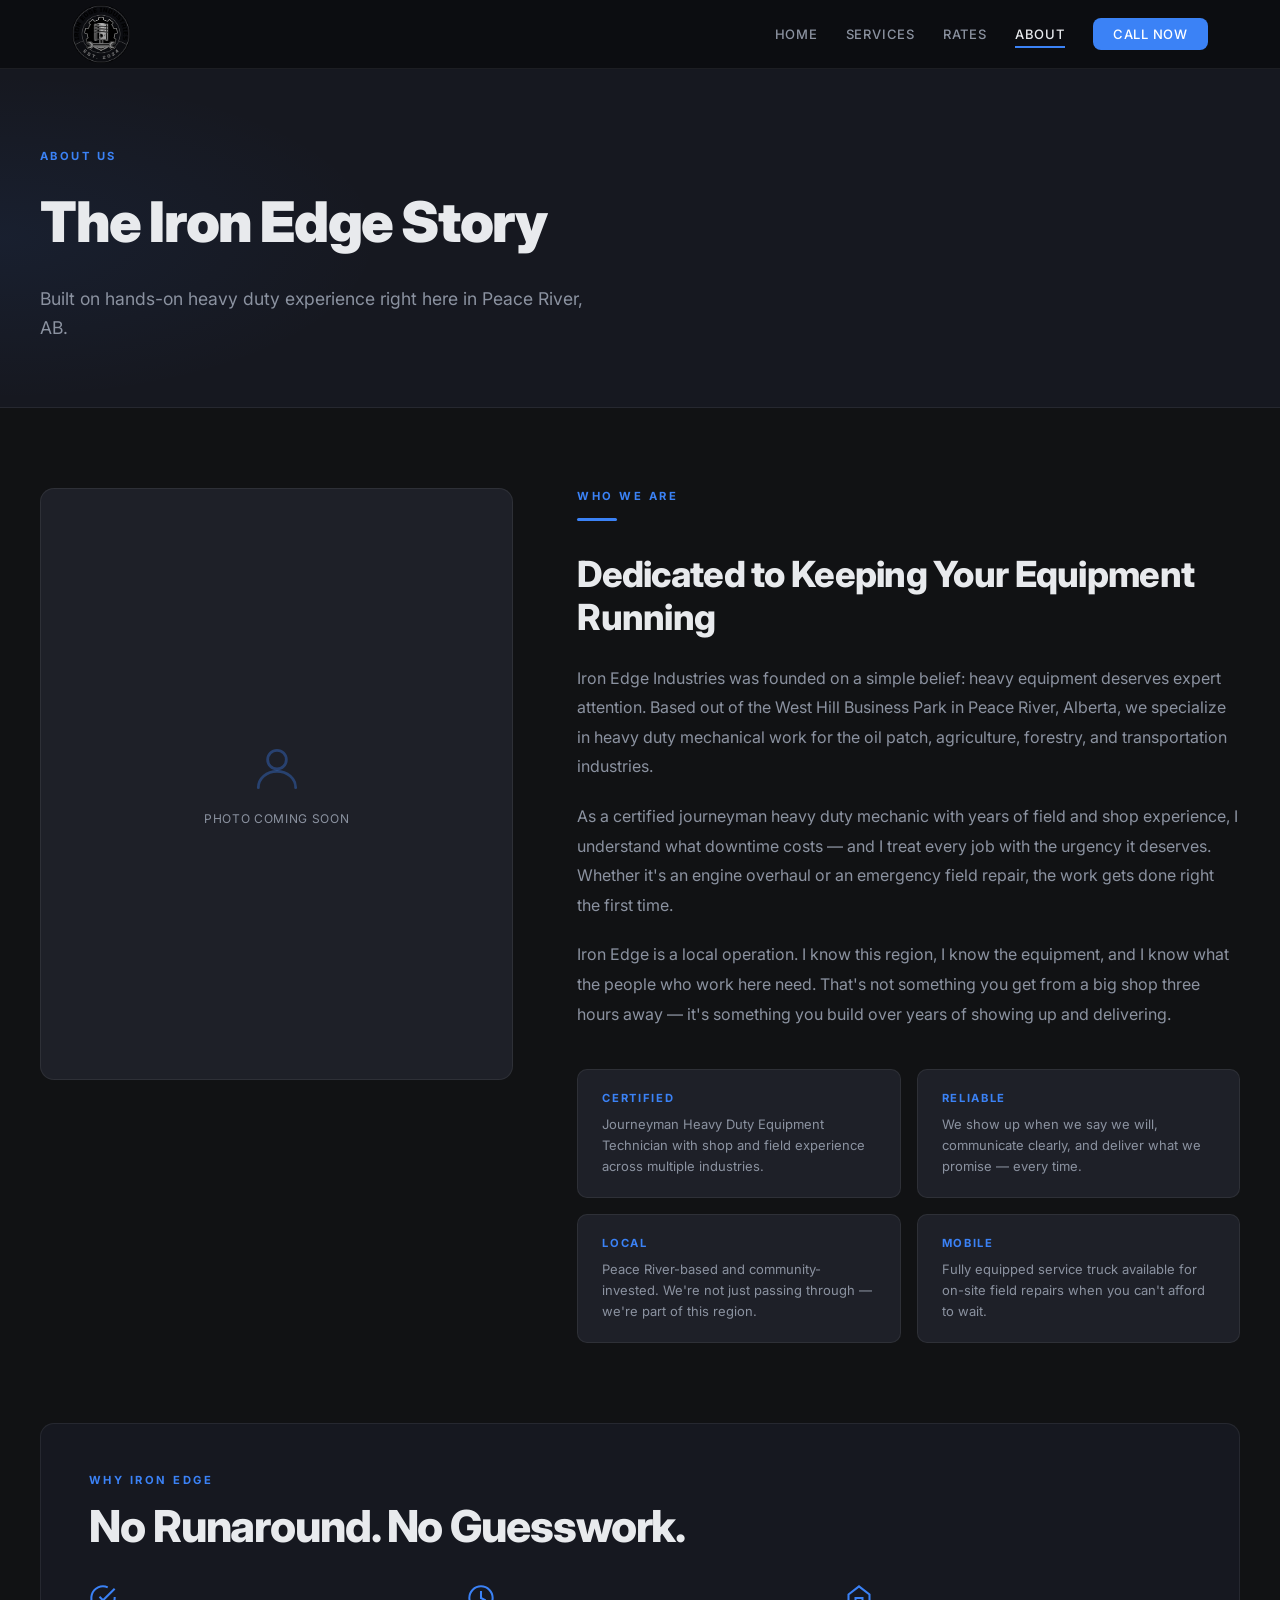
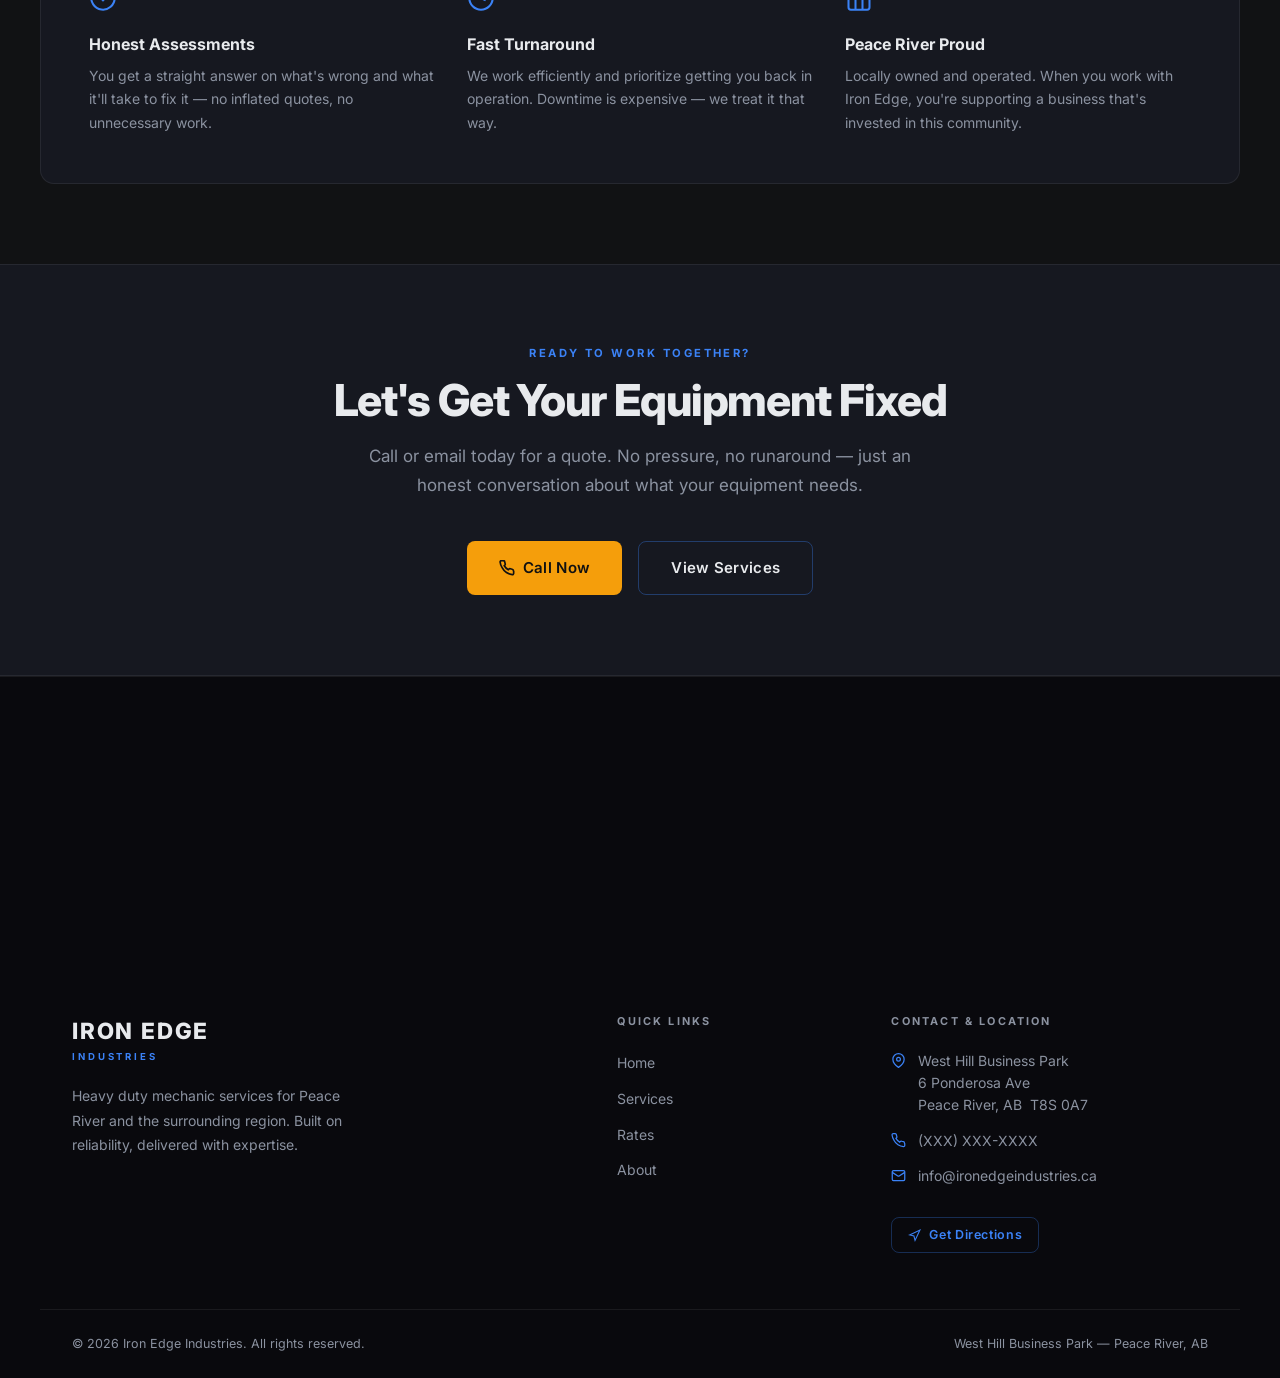
==== about.html @ cfa5812f "first commit" ====
<!DOCTYPE html>
<html lang="en">
<head>
  <meta charset="UTF-8">
  <meta name="viewport" content="width=device-width, initial-scale=1.0">
  <title>About — Iron Edge Industries | Peace River, AB</title>
  <meta name="description" content="Learn about Iron Edge Industries — a heavy duty mechanic shop based in Peace River, Alberta, serving the oil patch, agriculture, and transportation sectors.">
  <link rel="stylesheet" href="css/style.css">
  <link rel="icon" type="image/png" href="images/logo/iron-edge-logo-v2.png">
</head>
<body>

  <nav>
    <div class="nav-inner">
      <a href="index.html" class="nav-logo">
        <span class="logo-name"><img src="images/logo/iron-edge-logo.png" alt="Iron Edge Industries"></span>
      </a>
      <ul class="nav-links">
        <li><a href="index.html">Home</a></li>
        <li><a href="services.html">Services</a></li>
        <li><a href="rates.html">Rates</a></li>
        <li><a href="about.html">About</a></li>
        <li><a href="tel:+1XXXXXXXXXX" class="nav-cta">Call Now</a></li>
      </ul>
      <button class="hamburger" id="hamburger" aria-label="Toggle menu">
        <span></span><span></span><span></span>
      </button>
    </div>
    <div class="mobile-menu" id="mobile-menu">
      <a href="index.html">Home</a>
      <a href="services.html">Services</a>
      <a href="rates.html">Rates</a>
      <a href="about.html">About</a>
      <a href="tel:+1XXXXXXXXXX">Call Now</a>
    </div>
  </nav>

  <main>

    <div class="page-hero">
      <div class="page-hero-inner container">
        <span class="label">About Us</span>
        <h1>The Iron Edge Story</h1>
        <p>Built on hands-on heavy duty experience right here in Peace River, AB.</p>
      </div>
    </div>

    <section>
      <div class="container">
        <div class="about-grid">

          <div class="about-photo-wrap">
            <div class="about-photo">
              <svg width="56" height="56" viewBox="0 0 24 24" fill="none" stroke="currentColor" stroke-width="1.2" stroke-linecap="round" stroke-linejoin="round"><circle cx="12" cy="8" r="4"/><path d="M4 20c0-4 3.6-7 8-7s8 3 8 7"/></svg>
              <span>Photo coming soon</span>
            </div>
          </div>

          <div class="about-text">
            <span class="label">Who We Are</span>
            <div class="divider"></div>
            <h2>Dedicated to Keeping Your Equipment Running</h2>

            <p>Iron Edge Industries was founded on a simple belief: heavy equipment deserves expert attention. Based out of the West Hill Business Park in Peace River, Alberta, we specialize in heavy duty mechanical work for the oil patch, agriculture, forestry, and transportation industries.</p>

            <p>As a certified journeyman heavy duty mechanic with years of field and shop experience, I understand what downtime costs — and I treat every job with the urgency it deserves. Whether it's an engine overhaul or an emergency field repair, the work gets done right the first time.</p>

            <p>Iron Edge is a local operation. I know this region, I know the equipment, and I know what the people who work here need. That's not something you get from a big shop three hours away — it's something you build over years of showing up and delivering.</p>

            <div class="values-grid">
              <div class="value-item">
                <h4>Certified</h4>
                <p>Journeyman Heavy Duty Equipment Technician with shop and field experience across multiple industries.</p>
              </div>
              <div class="value-item">
                <h4>Reliable</h4>
                <p>We show up when we say we will, communicate clearly, and deliver what we promise — every time.</p>
              </div>
              <div class="value-item">
                <h4>Local</h4>
                <p>Peace River-based and community-invested. We're not just passing through — we're part of this region.</p>
              </div>
              <div class="value-item">
                <h4>Mobile</h4>
                <p>Fully equipped service truck available for on-site field repairs when you can't afford to wait.</p>
              </div>
            </div>
          </div>

        </div>
      </div>
    </section>

    <!-- WHY IRON EDGE -->
    <section style="padding-top: 0;">
      <div class="container">
        <div style="background: var(--bg-elevated); border: 1px solid var(--border); border-radius: 14px; padding: 3rem;">
          <span class="label">Why Iron Edge</span>
          <h2 class="section-title" style="margin-bottom: 2rem;">No Runaround. No Guesswork.</h2>
          <div style="display: grid; grid-template-columns: repeat(auto-fit, minmax(220px, 1fr)); gap: 2rem;">

            <div>
              <div style="color: var(--accent); margin-bottom: 0.75rem;">
                <svg width="28" height="28" viewBox="0 0 24 24" fill="none" stroke="currentColor" stroke-width="1.75"><path d="M22 11.08V12a10 10 0 1 1-5.93-9.14"/><polyline points="22 4 12 14.01 9 11.01"/></svg>
              </div>
              <h4 style="font-weight: 700; margin-bottom: 0.4rem;">Honest Assessments</h4>
              <p style="font-size: 0.875rem; color: var(--text-muted); line-height: 1.7;">You get a straight answer on what's wrong and what it'll take to fix it — no inflated quotes, no unnecessary work.</p>
            </div>

            <div>
              <div style="color: var(--accent); margin-bottom: 0.75rem;">
                <svg width="28" height="28" viewBox="0 0 24 24" fill="none" stroke="currentColor" stroke-width="1.75"><circle cx="12" cy="12" r="10"/><polyline points="12 6 12 12 16 14"/></svg>
              </div>
              <h4 style="font-weight: 700; margin-bottom: 0.4rem;">Fast Turnaround</h4>
              <p style="font-size: 0.875rem; color: var(--text-muted); line-height: 1.7;">We work efficiently and prioritize getting you back in operation. Downtime is expensive — we treat it that way.</p>
            </div>

            <div>
              <div style="color: var(--accent); margin-bottom: 0.75rem;">
                <svg width="28" height="28" viewBox="0 0 24 24" fill="none" stroke="currentColor" stroke-width="1.75"><path d="M3 9l9-7 9 7v11a2 2 0 0 1-2 2H5a2 2 0 0 1-2-2z"/><polyline points="9 22 9 12 15 12 15 22"/></svg>
              </div>
              <h4 style="font-weight: 700; margin-bottom: 0.4rem;">Peace River Proud</h4>
              <p style="font-size: 0.875rem; color: var(--text-muted); line-height: 1.7;">Locally owned and operated. When you work with Iron Edge, you're supporting a business that's invested in this community.</p>
            </div>

          </div>
        </div>
      </div>
    </section>

    <div class="cta-band">
      <div class="container">
        <span class="label">Ready to Work Together?</span>
        <h2 class="section-title">Let's Get Your Equipment Fixed</h2>
        <p class="section-desc">Call or email today for a quote. No pressure, no runaround — just an honest conversation about what your equipment needs.</p>
        <div class="cta-actions">
          <a href="tel:+1XXXXXXXXXX" class="btn btn-amber">
            <svg width="16" height="16" viewBox="0 0 24 24" fill="none" stroke="currentColor" stroke-width="2.5"><path d="M22 16.92v3a2 2 0 0 1-2.18 2 19.79 19.79 0 0 1-8.63-3.07A19.5 19.5 0 0 1 4.7 11.5 19.79 19.79 0 0 1 1.61 2.84 2 2 0 0 1 3.6 1h3a2 2 0 0 1 2 1.72c.127.96.361 1.903.7 2.81a2 2 0 0 1-.45 2.11L7.91 8.57a16 16 0 0 0 6 6l.96-.96a2 2 0 0 1 2.11-.45c.907.339 1.85.573 2.81.7A2 2 0 0 1 21.5 16z"/></svg>
            Call Now
          </a>
          <a href="services.html" class="btn btn-outline">View Services</a>
        </div>
      </div>
    </div>

  </main>

  <footer>
    <div class="footer-map">
      <iframe
        src="https://maps.google.com/maps?q=6+Ponderosa+Ave,+Peace+River,+AB+T8S+0A7,+Canada&output=embed"
        title="Iron Edge Industries — 6 Ponderosa Ave, Peace River, AB"
        allowfullscreen
        loading="lazy">
      </iframe>
    </div>
    <div class="footer-main">
      <div class="footer-brand">
        <span class="f-logo-name">Iron Edge</span>
        <span class="f-logo-sub">Industries</span>
        <p>Heavy duty mechanic services for Peace River and the surrounding region. Built on reliability, delivered with expertise.</p>
      </div>
      <div class="footer-col">
        <h4>Quick Links</h4>
        <ul>
          <li><a href="index.html">Home</a></li>
          <li><a href="services.html">Services</a></li>
          <li><a href="rates.html">Rates</a></li>
          <li><a href="about.html">About</a></li>
        </ul>
      </div>
      <div class="footer-col">
        <h4>Contact &amp; Location</h4>
        <div class="contact-item">
          <svg width="15" height="15" viewBox="0 0 24 24" fill="none" stroke="currentColor" stroke-width="2"><path d="M21 10c0 7-9 13-9 13s-9-6-9-13a9 9 0 0 1 18 0z"/><circle cx="12" cy="10" r="3"/></svg>
          <span>West Hill Business Park<br>6 Ponderosa Ave<br>Peace River, AB&nbsp;&nbsp;T8S&nbsp;0A7</span>
        </div>
        <div class="contact-item">
          <svg width="15" height="15" viewBox="0 0 24 24" fill="none" stroke="currentColor" stroke-width="2"><path d="M22 16.92v3a2 2 0 0 1-2.18 2 19.79 19.79 0 0 1-8.63-3.07A19.5 19.5 0 0 1 4.7 11.5 19.79 19.79 0 0 1 1.61 2.84 2 2 0 0 1 3.6 1h3a2 2 0 0 1 2 1.72c.127.96.361 1.903.7 2.81a2 2 0 0 1-.45 2.11L7.91 8.57a16 16 0 0 0 6 6l.96-.96a2 2 0 0 1 2.11-.45c.907.339 1.85.573 2.81.7A2 2 0 0 1 21.5 16z"/></svg>
          <a href="tel:+1XXXXXXXXXX">(XXX) XXX-XXXX</a>
        </div>
        <div class="contact-item">
          <svg width="15" height="15" viewBox="0 0 24 24" fill="none" stroke="currentColor" stroke-width="2"><rect x="2" y="4" width="20" height="16" rx="2"/><path d="m22 7-8.97 5.7a1.94 1.94 0 0 1-2.06 0L2 7"/></svg>
          <a href="mailto:info@ironedgeindustries.ca">info@ironedgeindustries.ca</a>
        </div>
        <a href="https://www.google.com/maps/dir/?api=1&destination=6+Ponderosa+Ave,+Peace+River,+AB+T8S+0A7" target="_blank" rel="noopener" class="footer-dir-btn">
          <svg viewBox="0 0 24 24" fill="none" stroke="currentColor" stroke-width="2"><polygon points="3 11 22 2 13 21 11 13 3 11"/></svg>
          Get Directions
        </a>
      </div>
    </div>
    <div class="footer-bottom">
      <span>&copy; 2026 Iron Edge Industries. All rights reserved.</span>
      <span>West Hill Business Park &mdash; Peace River, AB</span>
    </div>
  </footer>

  <script src="js/main.js"></script>
</body>
</html>
---- css/style.css ----
@import url('https://fonts.googleapis.com/css2?family=Inter:wght@300;400;500;600;700;800;900&display=swap');

:root {
  --bg: #111214;
  --bg-elevated: #161820;
  --bg-card: #1e2028;
  --nav-bg: rgba(13, 14, 18, 0.96);
  --accent: #3b82f6;
  --accent-dark: #2563eb;
  --amber: #f59e0b;
  --amber-dark: #d97706;
  --text: #e8eaed;
  --text-muted: #8b92a0;
  --border: rgba(255, 255, 255, 0.07);
  --border-accent: rgba(59, 130, 246, 0.35);
  --radius: 8px;
  --ease: 0.2s ease;
}

*, *::before, *::after { margin: 0; padding: 0; box-sizing: border-box; }
html { scroll-behavior: smooth; }

body {
  font-family: 'Inter', system-ui, sans-serif;
  background: var(--bg);
  color: var(--text);
  line-height: 1.6;
  -webkit-font-smoothing: antialiased;
}

/* ── NAVIGATION ── */
nav {
  position: fixed;
  top: 0; left: 0; right: 0;
  z-index: 100;
  background: var(--nav-bg);
  backdrop-filter: blur(16px);
  border-bottom: 1px solid var(--border);
  transition: box-shadow 0.3s ease;
}

.nav-inner {
  max-width: 1200px;
  margin: 0 auto;
  padding: 0 2rem;
  height: 68px;
  display: flex;
  align-items: center;
  justify-content: space-between;
}

.nav-logo {
  display: flex;
  flex-direction: column;
  line-height: 1.1;
  text-decoration: none;
  gap: 1px;
}
.nav-logo .logo-name {
  font-size: 1.2rem;
  font-weight: 800;
  letter-spacing: 0.06em;
  color: var(--text);
  text-transform: uppercase;
  display: flex;
  align-items: center;
}
.nav-logo .logo-name img {
  height: 58px;
  width: auto;
  display: block;
  object-fit: contain;
}
.nav-logo .logo-sub {
  font-size: 0.58rem;
  font-weight: 600;
  letter-spacing: 0.3em;
  color: var(--accent);
  text-transform: uppercase;
}

.nav-links {
  display: flex;
  align-items: center;
  gap: 1.75rem;
  list-style: none;
}
.nav-links a {
  color: var(--text-muted);
  text-decoration: none;
  font-size: 0.8125rem;
  font-weight: 500;
  letter-spacing: 0.06em;
  text-transform: uppercase;
  transition: color var(--ease);
  padding: 4px 0;
  border-bottom: 2px solid transparent;
}
.nav-links a:hover { color: var(--text); }
.nav-links a.active {
  color: var(--text);
  border-bottom-color: var(--accent);
}
.nav-cta {
  background: var(--accent) !important;
  color: #fff !important;
  padding: 0.5rem 1.25rem !important;
  border-radius: var(--radius) !important;
  border-bottom: none !important;
  transition: background var(--ease) !important;
}
.nav-cta:hover { background: var(--accent-dark) !important; }

.hamburger {
  display: none;
  flex-direction: column;
  gap: 5px;
  cursor: pointer;
  background: none;
  border: none;
  padding: 4px;
}
.hamburger span {
  display: block;
  width: 24px;
  height: 2px;
  background: var(--text);
  border-radius: 2px;
  transition: all 0.3s ease;
}
.hamburger.open span:nth-child(1) { transform: translateY(7px) rotate(45deg); }
.hamburger.open span:nth-child(2) { opacity: 0; }
.hamburger.open span:nth-child(3) { transform: translateY(-7px) rotate(-45deg); }

.mobile-menu {
  display: none;
  flex-direction: column;
  background: var(--nav-bg);
  border-bottom: 1px solid var(--border);
  padding: 0.5rem 2rem 1rem;
}
.mobile-menu.open { display: flex; }
.mobile-menu a {
  color: var(--text-muted);
  text-decoration: none;
  font-size: 0.875rem;
  font-weight: 500;
  letter-spacing: 0.05em;
  text-transform: uppercase;
  padding: 0.75rem 0;
  border-bottom: 1px solid var(--border);
  transition: color var(--ease);
}
.mobile-menu a:last-child { border-bottom: none; }
.mobile-menu a:hover { color: var(--text); }

/* ── LAYOUT ── */
main { padding-top: 68px; }

.container {
  max-width: 1200px;
  margin: 0 auto;
}

section { padding: 5rem 2rem; }

/* ── BUTTONS ── */
.btn {
  display: inline-flex;
  align-items: center;
  gap: 0.5rem;
  padding: 0.875rem 2rem;
  border-radius: var(--radius);
  font-size: 0.9375rem;
  font-weight: 600;
  letter-spacing: 0.02em;
  text-decoration: none;
  border: none;
  cursor: pointer;
  transition: all var(--ease);
  white-space: nowrap;
}
.btn-primary { background: var(--accent); color: #fff; }
.btn-primary:hover { background: var(--accent-dark); transform: translateY(-2px); }
.btn-amber { background: var(--amber); color: #111; }
.btn-amber:hover { background: var(--amber-dark); transform: translateY(-2px); }
.btn-outline { background: transparent; color: var(--text); border: 1px solid var(--border-accent); }
.btn-outline:hover { border-color: var(--accent); color: var(--accent); transform: translateY(-2px); }
.btn-sm { padding: 0.55rem 1.1rem; font-size: 0.8125rem; }

/* ── SECTION LABELS ── */
.label {
  font-size: 0.7rem;
  font-weight: 700;
  letter-spacing: 0.22em;
  text-transform: uppercase;
  color: var(--accent);
  margin-bottom: 0.75rem;
  display: block;
}

h2.section-title {
  font-size: clamp(1.75rem, 4vw, 2.75rem);
  font-weight: 800;
  letter-spacing: -0.025em;
  line-height: 1.15;
  margin-bottom: 1rem;
}

.section-desc {
  color: var(--text-muted);
  font-size: 1.0625rem;
  line-height: 1.75;
  max-width: 560px;
  margin-bottom: 3rem;
}

.divider {
  width: 40px;
  height: 3px;
  background: var(--accent);
  border-radius: 2px;
  margin-bottom: 2rem;
}

/* ── HERO ── */
.hero {
  position: relative;
  min-height: 92vh;
  display: flex;
  align-items: center;
  overflow: hidden;
}

.hero-bg {
  position: absolute;
  inset: 0;
  background:
    radial-gradient(ellipse 90% 70% at 50% -10%, rgba(59,130,246,0.15) 0%, transparent 65%),
    linear-gradient(180deg, #0c0e12 0%, var(--bg) 100%);
}

.hero-grid {
  position: absolute;
  inset: 0;
  background-image:
    linear-gradient(rgba(255,255,255,0.025) 1px, transparent 1px),
    linear-gradient(90deg, rgba(255,255,255,0.025) 1px, transparent 1px);
  background-size: 64px 64px;
  mask-image: linear-gradient(to bottom, transparent 0%, black 15%, black 70%, transparent 100%);
}

.hero-accent-line {
  position: absolute;
  top: 0; left: 0; right: 0;
  height: 3px;
  background: linear-gradient(90deg, transparent, var(--accent) 30%, var(--accent) 70%, transparent);
}

.hero-content {
  position: relative;
  max-width: 1200px;
  margin: 0 auto;
  padding: 5rem 2rem;
  width: 100%;
}

.hero-badge {
  display: inline-flex;
  align-items: center;
  gap: 0.5rem;
  background: rgba(59,130,246,0.1);
  border: 1px solid rgba(59,130,246,0.25);
  border-radius: 100px;
  padding: 0.375rem 1.125rem;
  font-size: 0.72rem;
  font-weight: 700;
  letter-spacing: 0.15em;
  text-transform: uppercase;
  color: var(--accent);
  margin-bottom: 2rem;
}
.hero-badge::before {
  content: '';
  width: 5px; height: 5px;
  background: var(--accent);
  border-radius: 50%;
  animation: pulse 2s infinite;
}

@keyframes pulse {
  0%, 100% { opacity: 1; transform: scale(1); }
  50% { opacity: 0.5; transform: scale(1.5); }
}

.hero h1 {
  font-size: clamp(2.8rem, 8vw, 6rem);
  font-weight: 900;
  line-height: 1.0;
  letter-spacing: -0.03em;
  margin-bottom: 1.75rem;
  max-width: 820px;
}
.hero h1 .accent { color: var(--accent); }
.hero h1 .line2 { display: block; color: var(--text-muted); font-size: 0.6em; font-weight: 300; letter-spacing: 0.02em; margin-top: 0.25em; }

.hero-desc {
  font-size: 1.125rem;
  color: var(--text-muted);
  max-width: 520px;
  margin-bottom: 2.5rem;
  line-height: 1.75;
}

.hero-actions { display: flex; gap: 1rem; flex-wrap: wrap; }

/* ── STAT BAR ────────────────────────────────── */
.stat-bar {
  background: var(--bg-elevated);
  border-top: 1px solid var(--border);
  border-bottom: 1px solid var(--border);
  padding: 2.5rem 2rem;
}
.stat-grid {
  max-width: 1200px;
  margin: 0 auto;
  display: grid;
  grid-template-columns: repeat(4, 1fr);
  gap: 1rem;
  text-align: center;
}
.stat-item { padding: 0.5rem; }
.stat-number {
  font-size: 2rem;
  font-weight: 900;
  color: var(--accent);
  letter-spacing: -0.04em;
  line-height: 1;
}
.stat-label {
  font-size: 0.75rem;
  color: var(--text-muted);
  text-transform: uppercase;
  letter-spacing: 0.1em;
  margin-top: 0.4rem;
}

/* ── SERVICE CARDS ── */
.services-grid {
  display: grid;
  grid-template-columns: repeat(auto-fill, minmax(300px, 1fr));
  gap: 1.25rem;
}

.service-card {
  background: var(--bg-card);
  border: 1px solid var(--border);
  border-radius: 12px;
  padding: 2rem;
  transition: all 0.25s ease;
  position: relative;
  overflow: hidden;
}
.service-card::after {
  content: '';
  position: absolute;
  top: 0; left: 0; right: 0;
  height: 2px;
  background: linear-gradient(90deg, var(--accent), var(--accent-dark));
  transform: scaleX(0);
  transition: transform 0.25s ease;
  transform-origin: left;
}
.service-card:hover {
  border-color: var(--border-accent);
  transform: translateY(-4px);
  box-shadow: 0 12px 32px rgba(0,0,0,0.3);
}
.service-card:hover::after { transform: scaleX(1); }

.service-icon {
  width: 48px; height: 48px;
  background: rgba(59,130,246,0.1);
  border: 1px solid rgba(59,130,246,0.2);
  border-radius: 10px;
  display: flex;
  align-items: center;
  justify-content: center;
  margin-bottom: 1.25rem;
  color: var(--accent);
}
.service-icon svg { width: 22px; height: 22px; }

.service-card h3 {
  font-size: 1.0625rem;
  font-weight: 700;
  margin-bottom: 0.6rem;
  letter-spacing: -0.01em;
}
.service-card p {
  font-size: 0.875rem;
  color: var(--text-muted);
  line-height: 1.7;
}
.service-list {
  list-style: none;
  margin-top: 0.75rem;
  display: flex;
  flex-direction: column;
  gap: 0.35rem;
}
.service-list li {
  font-size: 0.8125rem;
  color: var(--text-muted);
  padding-left: 1rem;
  position: relative;
}
.service-list li::before {
  content: '—';
  position: absolute;
  left: 0;
  color: var(--accent);
  font-size: 0.7rem;
  line-height: 1.7;
}

/* ── CTA BAND ──*/
.cta-band {
  background: var(--bg-elevated);
  border-top: 1px solid var(--border);
  border-bottom: 1px solid var(--border);
  padding: 5rem 2rem;
  text-align: center;
}
.cta-band h2 { margin-bottom: 1rem; }
.cta-band .section-desc { margin: 0 auto 2.5rem; }
.cta-actions { display: flex; gap: 1rem; justify-content: center; flex-wrap: wrap; }

/* ── PAGE HERO (inner pages) ── */
.page-hero {
  background: var(--bg-elevated);
  border-bottom: 1px solid var(--border);
  padding: 5rem 2rem 4rem;
  position: relative;
  overflow: hidden;
}
.page-hero::before {
  content: '';
  position: absolute;
  inset: 0;
  background: radial-gradient(ellipse 50% 80% at 0% 50%, rgba(59,130,246,0.07) 0%, transparent 60%);
}
.page-hero-inner {
  position: relative;
}
.page-hero h1 {
  font-size: clamp(2rem, 5vw, 3.5rem);
  font-weight: 900;
  letter-spacing: -0.025em;
  margin-bottom: 1rem;
  margin-top: 0.75rem;
}
.page-hero p {
  color: var(--text-muted);
  font-size: 1.1rem;
  max-width: 560px;
  line-height: 1.7;
}

/* ── ABOUT ── */
.about-grid {
  display: grid;
  grid-template-columns: 5fr 7fr;
  gap: 4rem;
  align-items: start;
}

.about-photo-wrap {
  position: sticky;
  top: 88px;
}

.about-photo {
  aspect-ratio: 4/5;
  background: var(--bg-card);
  border: 1px solid var(--border);
  border-radius: 14px;
  display: flex;
  flex-direction: column;
  align-items: center;
  justify-content: center;
  gap: 0.75rem;
  color: var(--text-muted);
  font-size: 0.8125rem;
  letter-spacing: 0.05em;
  text-transform: uppercase;
  overflow: hidden;
}
.about-photo svg { color: var(--border-accent); }
.about-photo span { color: var(--text-muted); font-size: 0.75rem; }

.about-text h2 {
  font-size: clamp(1.5rem, 3vw, 2.25rem);
  font-weight: 800;
  letter-spacing: -0.02em;
  line-height: 1.2;
  margin-bottom: 1.5rem;
}
.about-text p {
  color: var(--text-muted);
  line-height: 1.85;
  margin-bottom: 1.25rem;
  font-size: 1rem;
}
.about-text p:last-of-type { margin-bottom: 0; }

.values-grid {
  display: grid;
  grid-template-columns: 1fr 1fr;
  gap: 1rem;
  margin-top: 2.5rem;
}
.value-item {
  background: var(--bg-card);
  border: 1px solid var(--border);
  border-radius: 10px;
  padding: 1.25rem 1.5rem;
}
.value-item h4 {
  font-size: 0.7rem;
  font-weight: 700;
  color: var(--accent);
  text-transform: uppercase;
  letter-spacing: 0.15em;
  margin-bottom: 0.4rem;
}
.value-item p {
  font-size: 0.8125rem;
  color: var(--text-muted);
  line-height: 1.6;
  margin: 0;
}

/* ── RATES ── */
.rates-grid {
  display: grid;
  grid-template-columns: repeat(auto-fit, minmax(280px, 1fr));
  gap: 1.5rem;
  margin-bottom: 3rem;
}
.rate-card {
  background: var(--bg-card);
  border: 1px solid var(--border);
  border-radius: 14px;
  padding: 2.5rem 2rem;
  display: flex;
  flex-direction: column;
  gap: 1rem;
  transition: all 0.2s ease;
}
.rate-card.featured {
  border-color: var(--accent);
  box-shadow: 0 0 0 1px rgba(59,130,246,0.15), 0 8px 32px rgba(59,130,246,0.08);
}
.rate-card:hover { transform: translateY(-3px); }
.rate-tag {
  font-size: 0.68rem;
  font-weight: 700;
  letter-spacing: 0.2em;
  text-transform: uppercase;
  color: var(--accent);
}
.rate-card h3 {
  font-size: 1.25rem;
  font-weight: 800;
  letter-spacing: -0.01em;
}
.rate-price-wrap { padding: 1rem 0; border-top: 1px solid var(--border); border-bottom: 1px solid var(--border); }
.rate-price {
  font-size: 3rem;
  font-weight: 900;
  letter-spacing: -0.04em;
  color: var(--accent);
  line-height: 1;
}
.rate-price-unit { font-size: 0.8rem; color: var(--text-muted); margin-top: 0.25rem; }
.rate-features {
  list-style: none;
  display: flex;
  flex-direction: column;
  gap: 0.625rem;
  flex: 1;
}
.rate-features li {
  font-size: 0.875rem;
  color: var(--text-muted);
  display: flex;
  align-items: flex-start;
  gap: 0.625rem;
  line-height: 1.5;
}
.rate-features li::before {
  content: '';
  display: inline-block;
  min-width: 14px; height: 14px;
  margin-top: 2px;
  background: rgba(59,130,246,0.12);
  border: 1px solid rgba(59,130,246,0.3);
  border-radius: 50%;
  background-image: url("data:image/svg+xml,%3Csvg xmlns='http://www.w3.org/2000/svg' width='8' height='8' viewBox='0 0 24 24' fill='none' stroke='%233b82f6' stroke-width='3'%3E%3Cpolyline points='20 6 9 17 4 12'/%3E%3C/svg%3E");
  background-position: center;
  background-repeat: no-repeat;
}

.notice-box {
  background: rgba(245,158,11,0.08);
  border: 1px solid rgba(245,158,11,0.22);
  border-radius: 10px;
  padding: 1.5rem 1.75rem;
  display: flex;
  gap: 1rem;
  align-items: flex-start;
}
.notice-box svg { min-width: 20px; color: var(--amber); margin-top: 2px; }
.notice-box p { font-size: 0.9375rem; color: var(--text-muted); line-height: 1.7; }
.notice-box strong { color: var(--amber); }

/* ── FOOTER ── */
footer { background: #09090d; border-top: 1px solid var(--border); }

.footer-map {
  width: 100%;
  height: 280px;
  display: block;
  overflow: hidden;
  position: relative;
}
.footer-map iframe {
  width: 100%; height: 100%;
  border: 0;
  display: block;
  filter: grayscale(20%) brightness(0.75) contrast(1.05);
}

.footer-main {
  max-width: 1200px;
  margin: 0 auto;
  padding: 3.5rem 2rem;
  display: grid;
  grid-template-columns: 2.2fr 1fr 1.4fr;
  gap: 3rem;
}

.footer-brand .f-logo-name {
  font-size: 1.4rem;
  font-weight: 800;
  letter-spacing: 0.08em;
  text-transform: uppercase;
  display: block;
}
.footer-brand .f-logo-sub {
  font-size: 0.6rem;
  font-weight: 700;
  letter-spacing: 0.3em;
  color: var(--accent);
  text-transform: uppercase;
  display: block;
  margin-bottom: 1.25rem;
}
.footer-brand p {
  font-size: 0.875rem;
  color: var(--text-muted);
  line-height: 1.75;
  max-width: 280px;
}

.footer-col h4 {
  font-size: 0.68rem;
  font-weight: 700;
  letter-spacing: 0.2em;
  text-transform: uppercase;
  color: var(--text-muted);
  margin-bottom: 1.25rem;
}
.footer-col ul { list-style: none; display: flex; flex-direction: column; gap: 0.625rem; }
.footer-col ul a {
  color: var(--text-muted);
  text-decoration: none;
  font-size: 0.875rem;
  transition: color var(--ease);
}
.footer-col ul a:hover { color: var(--text); }

.contact-item {
  display: flex;
  gap: 0.75rem;
  align-items: flex-start;
  margin-bottom: 0.875rem;
}
.contact-item svg { min-width: 15px; margin-top: 3px; color: var(--accent); }
.contact-item span, .contact-item a {
  font-size: 0.875rem;
  color: var(--text-muted);
  line-height: 1.55;
  text-decoration: none;
}
.contact-item a:hover { color: var(--accent); }

.footer-dir-btn {
  display: inline-flex;
  align-items: center;
  gap: 0.5rem;
  margin-top: 1rem;
  font-size: 0.78rem;
  font-weight: 600;
  letter-spacing: 0.05em;
  color: var(--accent);
  text-decoration: none;
  border: 1px solid rgba(59,130,246,0.3);
  border-radius: var(--radius);
  padding: 0.45rem 1rem;
  transition: all var(--ease);
}
.footer-dir-btn:hover {
  background: rgba(59,130,246,0.1);
  border-color: var(--accent);
}
.footer-dir-btn svg { width: 13px; height: 13px; }

.footer-bottom {
  border-top: 1px solid var(--border);
  padding: 1.5rem 2rem;
  max-width: 1200px;
  margin: 0 auto;
  display: flex;
  justify-content: space-between;
  align-items: center;
  font-size: 0.78125rem;
  color: var(--text-muted);
}

/* ── RESPONSIVE ── */
@media (max-width: 960px) {
  .about-grid { grid-template-columns: 1fr; }
  .about-photo-wrap { position: static; }
  .about-photo { aspect-ratio: 16/7; }
  .footer-main { grid-template-columns: 1fr 1fr; }
  .footer-brand { grid-column: 1 / -1; }
  .stat-grid { grid-template-columns: repeat(2, 1fr); }
}

@media (max-width: 640px) {
  .nav-links { display: none; }
  .hamburger { display: flex; }
  section { padding: 3.5rem 1.25rem; }
  .hero-content { padding: 4rem 1.25rem; }
  .page-hero { padding: 4rem 1.25rem 3rem; }
  .footer-main { grid-template-columns: 1fr; padding: 2.5rem 1.25rem; }
  .footer-bottom { flex-direction: column; gap: 0.5rem; text-align: center; }
  .values-grid { grid-template-columns: 1fr; }
  .stat-grid { grid-template-columns: repeat(2, 1fr); }
  .cta-band { padding: 3.5rem 1.25rem; }
}
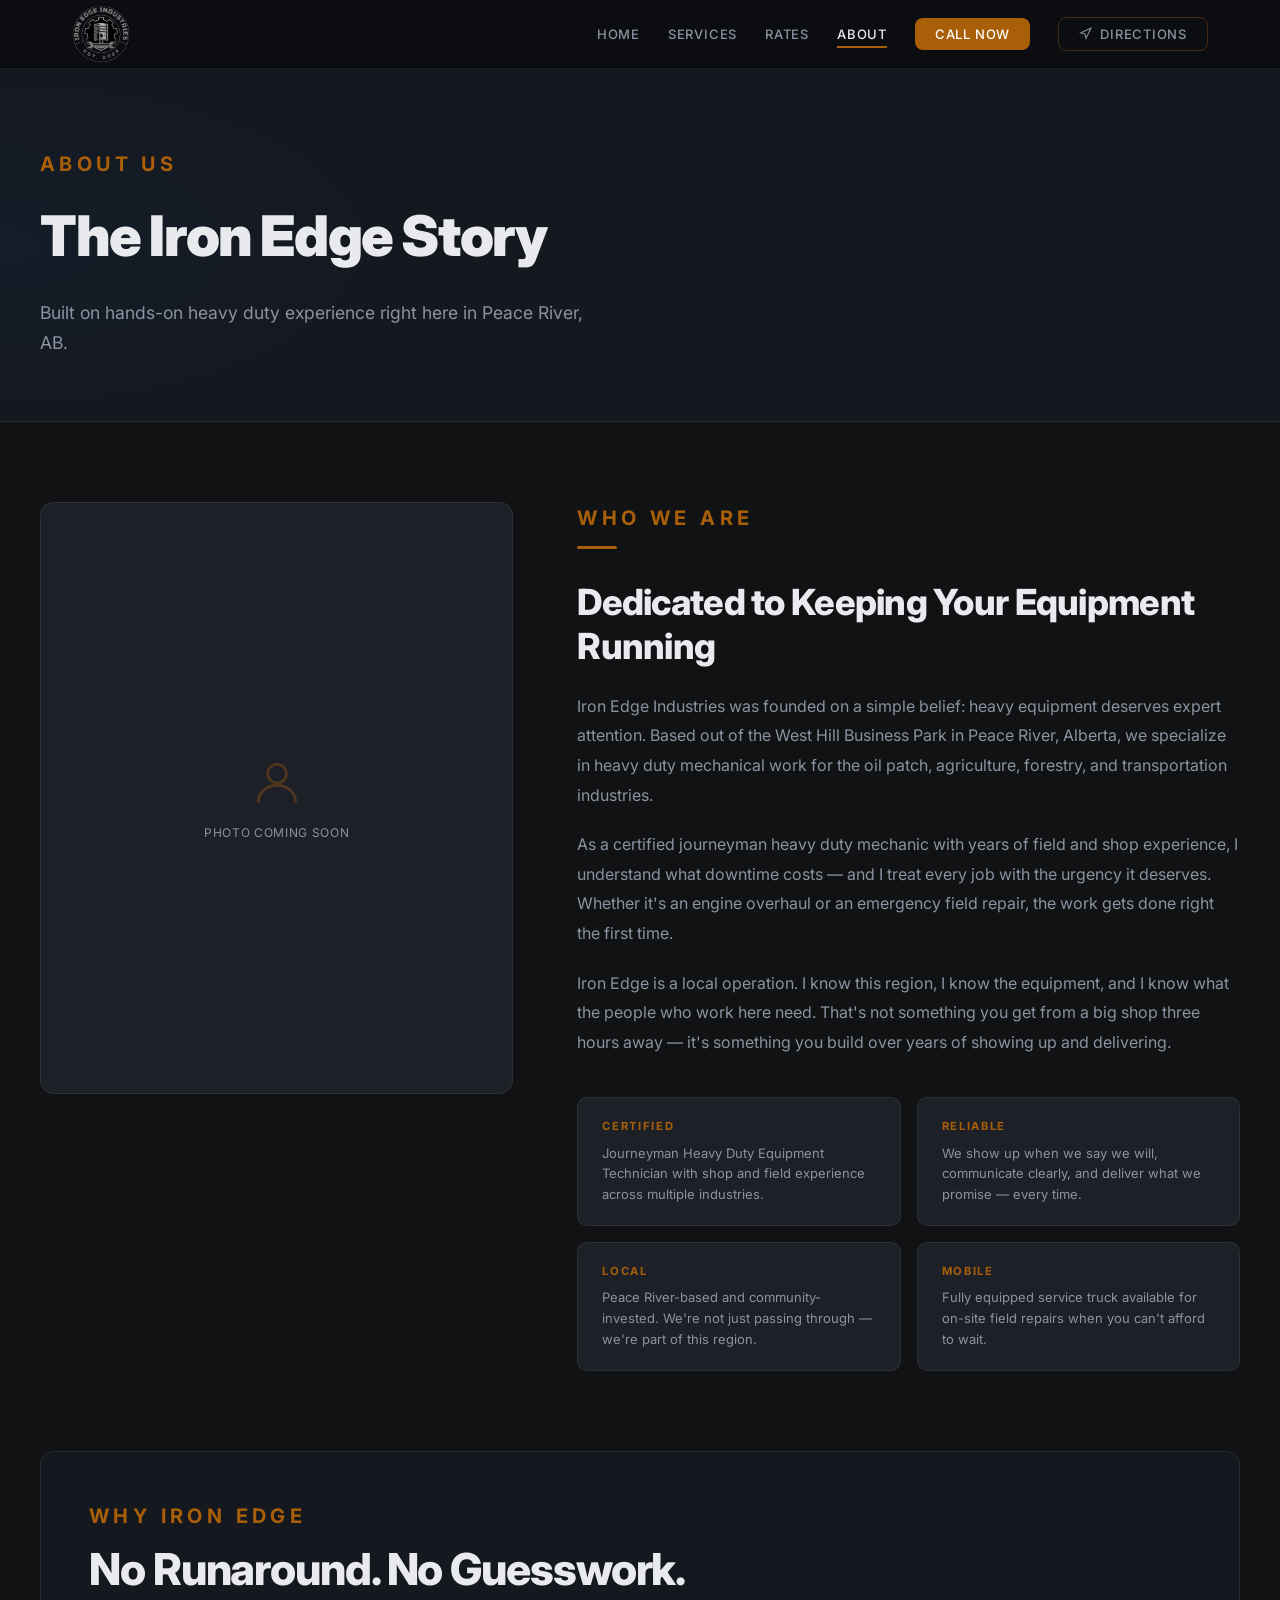
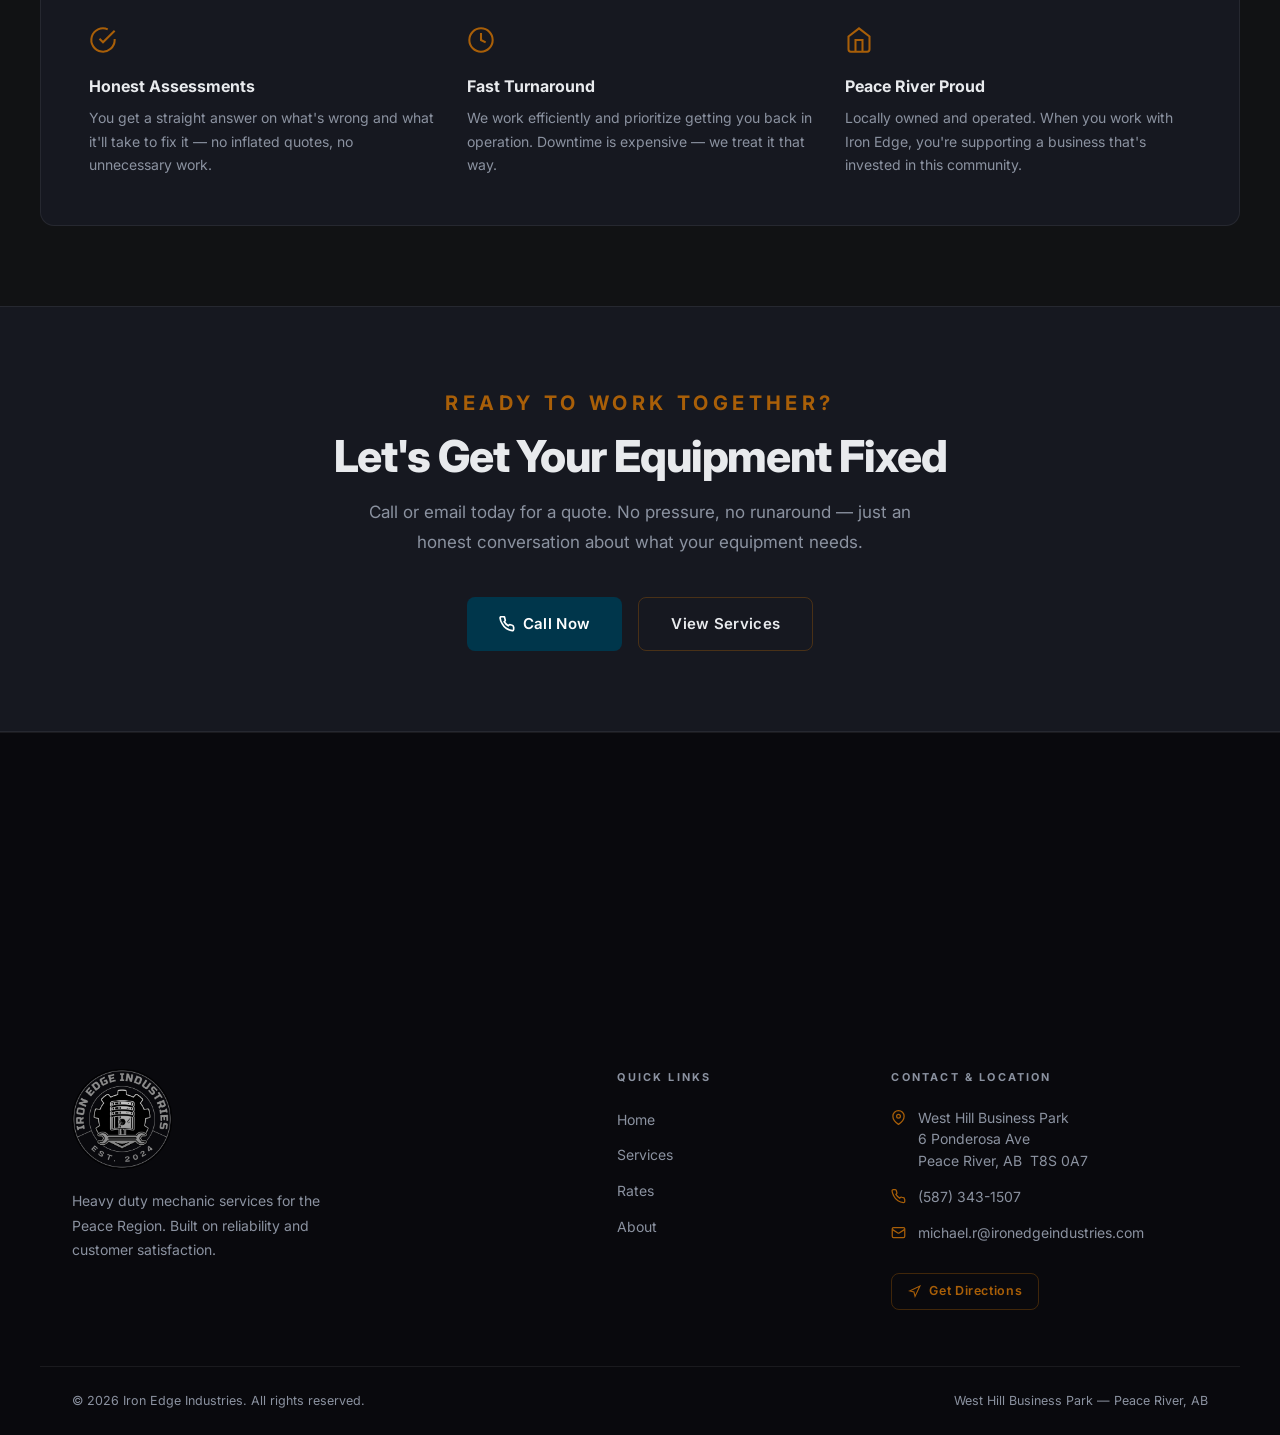
==== commit f37214fa: "Updated styling. added info" ====
--- a/about.html
+++ b/about.html
@@ -13,14 +13,17 @@
   <nav>
     <div class="nav-inner">
       <a href="index.html" class="nav-logo">
-        <span class="logo-name"><img src="images/logo/iron-edge-logo.png" alt="Iron Edge Industries"></span>
+        <span class="logo-name"><img src="images/logo/iron-edge-logo-v2.png" alt="Iron Edge Industries"></span>
       </a>
       <ul class="nav-links">
         <li><a href="index.html">Home</a></li>
         <li><a href="services.html">Services</a></li>
         <li><a href="rates.html">Rates</a></li>
         <li><a href="about.html">About</a></li>
-        <li><a href="tel:+1XXXXXXXXXX" class="nav-cta">Call Now</a></li>
+        <li><a href="tel:+15873431507" class="nav-cta">Call Now</a></li>
+        <li><a href="https://www.google.com/maps/dir/?api=1&destination=6+Ponderosa+Ave,+Peace+River,+AB+T8S+0A7" target="_blank" rel="noopener" class="dir-cta">
+          <svg viewBox="0 0 24 24" fill="none" stroke="currentColor" stroke-width="2"><polygon points="3 11 22 2 13 21 11 13 3 11"/></svg>
+          Directions</a></li>
       </ul>
       <button class="hamburger" id="hamburger" aria-label="Toggle menu">
         <span></span><span></span><span></span>
@@ -31,7 +34,10 @@
       <a href="services.html">Services</a>
       <a href="rates.html">Rates</a>
       <a href="about.html">About</a>
-      <a href="tel:+1XXXXXXXXXX">Call Now</a>
+      <a href="tel:+15873431507">Call Now</a>
+      <a href="https://www.google.com/maps/dir/?api=1&destination=6+Ponderosa+Ave,+Peace+River,+AB+T8S+0A7" target="_blank" rel="noopener">
+          <svg viewBox="0 0 24 24" fill="none" stroke="currentColor" stroke-width="2"><polygon points="3 11 22 2 13 21 11 13 3 11"/></svg>
+          Directions</a>
     </div>
   </nav>
 
@@ -156,9 +162,8 @@
     </div>
     <div class="footer-main">
       <div class="footer-brand">
-        <span class="f-logo-name">Iron Edge</span>
-        <span class="f-logo-sub">Industries</span>
-        <p>Heavy duty mechanic services for Peace River and the surrounding region. Built on reliability, delivered with expertise.</p>
+        <span class="f-logo-name"><img src="images/logo/iron-edge-logo-v2.png" alt="Iron Edge Industries"></span>
+        <p>Heavy duty mechanic services for the Peace Region. Built on reliability and customer satisfaction.</p>
       </div>
       <div class="footer-col">
         <h4>Quick Links</h4>
@@ -177,11 +182,11 @@
         </div>
         <div class="contact-item">
           <svg width="15" height="15" viewBox="0 0 24 24" fill="none" stroke="currentColor" stroke-width="2"><path d="M22 16.92v3a2 2 0 0 1-2.18 2 19.79 19.79 0 0 1-8.63-3.07A19.5 19.5 0 0 1 4.7 11.5 19.79 19.79 0 0 1 1.61 2.84 2 2 0 0 1 3.6 1h3a2 2 0 0 1 2 1.72c.127.96.361 1.903.7 2.81a2 2 0 0 1-.45 2.11L7.91 8.57a16 16 0 0 0 6 6l.96-.96a2 2 0 0 1 2.11-.45c.907.339 1.85.573 2.81.7A2 2 0 0 1 21.5 16z"/></svg>
-          <a href="tel:+1XXXXXXXXXX">(XXX) XXX-XXXX</a>
+          <a href="tel:+15873431507">(587) 343-1507</a>
         </div>
         <div class="contact-item">
           <svg width="15" height="15" viewBox="0 0 24 24" fill="none" stroke="currentColor" stroke-width="2"><rect x="2" y="4" width="20" height="16" rx="2"/><path d="m22 7-8.97 5.7a1.94 1.94 0 0 1-2.06 0L2 7"/></svg>
-          <a href="mailto:info@ironedgeindustries.ca">info@ironedgeindustries.ca</a>
+          <a href="mailto:michael.r@ironedgeindustries.com">michael.r@ironedgeindustries.com</a>
         </div>
         <a href="https://www.google.com/maps/dir/?api=1&destination=6+Ponderosa+Ave,+Peace+River,+AB+T8S+0A7" target="_blank" rel="noopener" class="footer-dir-btn">
           <svg viewBox="0 0 24 24" fill="none" stroke="currentColor" stroke-width="2"><polygon points="3 11 22 2 13 21 11 13 3 11"/></svg>
--- a/css/style.css
+++ b/css/style.css
@@ -5,14 +5,28 @@
   --bg-elevated: #161820;
   --bg-card: #1e2028;
   --nav-bg: rgba(13, 14, 18, 0.96);
-  --accent: #3b82f6;
-  --accent-dark: #2563eb;
-  --amber: #f59e0b;
-  --amber-dark: #d97706;
+
+  /* Brand colours */
+  --primary: #a95f08;
+  --primary-dark: #7d4506;
+  --primary-light: rgba(169, 95, 8, 0.12);
+  --primary-border: rgba(169, 95, 8, 0.35);
+
+  --secondary: #00364b;
+  --secondary-dark: #002538;
+  --secondary-light: rgba(0, 54, 75, 0.15);
+  --secondary-border: rgba(0, 54, 75, 0.5);
+
+  /* Aliases used throughout the file */
+  --accent: var(--primary);
+  --accent-dark: var(--primary-dark);
+  --amber: var(--secondary);
+  --amber-dark: var(--secondary-dark);
+
   --text: #e8eaed;
   --text-muted: #8b92a0;
   --border: rgba(255, 255, 255, 0.07);
-  --border-accent: rgba(59, 130, 246, 0.35);
+  --border-accent: var(--primary-border);
   --radius: 8px;
   --ease: 0.2s ease;
 }
@@ -75,7 +89,7 @@
   font-size: 0.58rem;
   font-weight: 600;
   letter-spacing: 0.3em;
-  color: var(--accent);
+  color: var(--primary);
   text-transform: uppercase;
 }
 
@@ -99,17 +113,33 @@
 .nav-links a:hover { color: var(--text); }
 .nav-links a.active {
   color: var(--text);
-  border-bottom-color: var(--accent);
+  border-bottom-color: var(--primary);
 }
 .nav-cta {
-  background: var(--accent) !important;
+  background: var(--primary) !important;
   color: #fff !important;
   padding: 0.5rem 1.25rem !important;
   border-radius: var(--radius) !important;
   border-bottom: none !important;
   transition: background var(--ease) !important;
 }
-.nav-cta:hover { background: var(--accent-dark) !important; }
+.nav-cta:hover { background: var(--primary-dark) !important; }
+.dir-cta {
+  display: inline-flex;
+  align-items: center;
+  gap: 0.5rem;
+  color: var(--primary);
+  border: 1px solid rgba(169,95,8,0.35)!important;
+  border-radius: var(--radius);
+  padding: calc(0.5rem - 2.5px) 1.25rem !important;
+  transition: all var(--ease);
+}
+.dir-cta:hover {
+  background: rgba(169,95,8,0.1);
+  border-color: var(--primary);
+}
+.dir-cta svg { width: 13px; height: 13px; }
+
 
 .hamburger {
   display: none;
@@ -180,21 +210,21 @@
   transition: all var(--ease);
   white-space: nowrap;
 }
-.btn-primary { background: var(--accent); color: #fff; }
-.btn-primary:hover { background: var(--accent-dark); transform: translateY(-2px); }
-.btn-amber { background: var(--amber); color: #111; }
-.btn-amber:hover { background: var(--amber-dark); transform: translateY(-2px); }
-.btn-outline { background: transparent; color: var(--text); border: 1px solid var(--border-accent); }
-.btn-outline:hover { border-color: var(--accent); color: var(--accent); transform: translateY(-2px); }
+.btn-primary { background: var(--primary); color: #fff; }
+.btn-primary:hover { background: var(--primary-dark); transform: translateY(-2px); }
+.btn-amber { background: var(--secondary); color: #fff; }
+.btn-amber:hover { background: var(--secondary-dark); transform: translateY(-2px); }
+.btn-outline { background: transparent; color: var(--text); border: 1px solid var(--primary-border); }
+.btn-outline:hover { border-color: var(--primary); color: var(--primary); transform: translateY(-2px); }
 .btn-sm { padding: 0.55rem 1.1rem; font-size: 0.8125rem; }
 
 /* ── SECTION LABELS ── */
 .label {
-  font-size: 0.7rem;
+  font-size: 1.25rem;
   font-weight: 700;
   letter-spacing: 0.22em;
   text-transform: uppercase;
-  color: var(--accent);
+  color: var(--primary);
   margin-bottom: 0.75rem;
   display: block;
 }
@@ -218,7 +248,7 @@
 .divider {
   width: 40px;
   height: 3px;
-  background: var(--accent);
+  background: var(--primary);
   border-radius: 2px;
   margin-bottom: 2rem;
 }
@@ -236,7 +266,7 @@
   position: absolute;
   inset: 0;
   background:
-    radial-gradient(ellipse 90% 70% at 50% -10%, rgba(59,130,246,0.15) 0%, transparent 65%),
+    radial-gradient(ellipse 90% 70% at 50% -10%, rgba(169,95,8,0.14) 0%, transparent 65%),
     linear-gradient(180deg, #0c0e12 0%, var(--bg) 100%);
 }
 
@@ -254,7 +284,7 @@
   position: absolute;
   top: 0; left: 0; right: 0;
   height: 3px;
-  background: linear-gradient(90deg, transparent, var(--accent) 30%, var(--accent) 70%, transparent);
+  background: linear-gradient(90deg, transparent, var(--primary) 30%, var(--primary) 70%, transparent);
 }
 
 .hero-content {
@@ -269,21 +299,21 @@
   display: inline-flex;
   align-items: center;
   gap: 0.5rem;
-  background: rgba(59,130,246,0.1);
-  border: 1px solid rgba(59,130,246,0.25);
+  background: rgba(169,95,8,0.12);
+  border: 1px solid rgba(169,95,8,0.35);
   border-radius: 100px;
   padding: 0.375rem 1.125rem;
   font-size: 0.72rem;
   font-weight: 700;
   letter-spacing: 0.15em;
   text-transform: uppercase;
-  color: var(--accent);
+  color: var(--primary);
   margin-bottom: 2rem;
 }
 .hero-badge::before {
   content: '';
   width: 5px; height: 5px;
-  background: var(--accent);
+  background: var(--primary);
   border-radius: 50%;
   animation: pulse 2s infinite;
 }
@@ -301,7 +331,7 @@
   margin-bottom: 1.75rem;
   max-width: 820px;
 }
-.hero h1 .accent { color: var(--accent); }
+.hero h1 .accent { color: var(--primary); }
 .hero h1 .line2 { display: block; color: var(--text-muted); font-size: 0.6em; font-weight: 300; letter-spacing: 0.02em; margin-top: 0.25em; }
 
 .hero-desc {
@@ -314,7 +344,7 @@
 
 .hero-actions { display: flex; gap: 1rem; flex-wrap: wrap; }
 
-/* ── STAT BAR ────────────────────────────────── */
+/* ── STAT BAR ── */
 .stat-bar {
   background: var(--bg-elevated);
   border-top: 1px solid var(--border);
@@ -333,7 +363,7 @@
 .stat-number {
   font-size: 2rem;
   font-weight: 900;
-  color: var(--accent);
+  color: var(--primary);
   letter-spacing: -0.04em;
   line-height: 1;
 }
@@ -366,13 +396,13 @@
   position: absolute;
   top: 0; left: 0; right: 0;
   height: 2px;
-  background: linear-gradient(90deg, var(--accent), var(--accent-dark));
+  background: linear-gradient(90deg, var(--primary), var(--primary-dark));
   transform: scaleX(0);
   transition: transform 0.25s ease;
   transform-origin: left;
 }
 .service-card:hover {
-  border-color: var(--border-accent);
+  border-color: var(--primary-border);
   transform: translateY(-4px);
   box-shadow: 0 12px 32px rgba(0,0,0,0.3);
 }
@@ -380,14 +410,14 @@
 
 .service-icon {
   width: 48px; height: 48px;
-  background: rgba(59,130,246,0.1);
-  border: 1px solid rgba(59,130,246,0.2);
+  background: rgba(169,95,8,0.1);
+  border: 1px solid rgba(169,95,8,0.22);
   border-radius: 10px;
   display: flex;
   align-items: center;
   justify-content: center;
   margin-bottom: 1.25rem;
-  color: var(--accent);
+  color: var(--primary);
 }
 .service-icon svg { width: 22px; height: 22px; }
 
@@ -419,12 +449,12 @@
   content: '—';
   position: absolute;
   left: 0;
-  color: var(--accent);
+  color: var(--primary);
   font-size: 0.7rem;
   line-height: 1.7;
 }
 
-/* ── CTA BAND ──*/
+/* ── CTA BAND ── */
 .cta-band {
   background: var(--bg-elevated);
   border-top: 1px solid var(--border);
@@ -448,7 +478,7 @@
   content: '';
   position: absolute;
   inset: 0;
-  background: radial-gradient(ellipse 50% 80% at 0% 50%, rgba(59,130,246,0.07) 0%, transparent 60%);
+  background: radial-gradient(ellipse 50% 80% at 0% 50%, rgba(0,54,75,0.18) 0%, transparent 60%);
 }
 .page-hero-inner {
   position: relative;
@@ -496,7 +526,7 @@
   text-transform: uppercase;
   overflow: hidden;
 }
-.about-photo svg { color: var(--border-accent); }
+.about-photo svg { color: var(--primary-border); }
 .about-photo span { color: var(--text-muted); font-size: 0.75rem; }
 
 .about-text h2 {
@@ -529,7 +559,7 @@
 .value-item h4 {
   font-size: 0.7rem;
   font-weight: 700;
-  color: var(--accent);
+  color: var(--primary);
   text-transform: uppercase;
   letter-spacing: 0.15em;
   margin-bottom: 0.4rem;
@@ -559,8 +589,8 @@
   transition: all 0.2s ease;
 }
 .rate-card.featured {
-  border-color: var(--accent);
-  box-shadow: 0 0 0 1px rgba(59,130,246,0.15), 0 8px 32px rgba(59,130,246,0.08);
+  border-color: var(--primary);
+  box-shadow: 0 0 0 1px rgba(169,95,8,0.15), 0 8px 32px rgba(169,95,8,0.08);
 }
 .rate-card:hover { transform: translateY(-3px); }
 .rate-tag {
@@ -568,7 +598,7 @@
   font-weight: 700;
   letter-spacing: 0.2em;
   text-transform: uppercase;
-  color: var(--accent);
+  color: var(--primary);
 }
 .rate-card h3 {
   font-size: 1.25rem;
@@ -580,7 +610,7 @@
   font-size: 3rem;
   font-weight: 900;
   letter-spacing: -0.04em;
-  color: var(--accent);
+  color: var(--primary);
   line-height: 1;
 }
 .rate-price-unit { font-size: 0.8rem; color: var(--text-muted); margin-top: 0.25rem; }
@@ -604,26 +634,26 @@
   display: inline-block;
   min-width: 14px; height: 14px;
   margin-top: 2px;
-  background: rgba(59,130,246,0.12);
-  border: 1px solid rgba(59,130,246,0.3);
+  background: rgba(169,95,8,0.12);
+  border: 1px solid rgba(169,95,8,0.3);
   border-radius: 50%;
-  background-image: url("data:image/svg+xml,%3Csvg xmlns='http://www.w3.org/2000/svg' width='8' height='8' viewBox='0 0 24 24' fill='none' stroke='%233b82f6' stroke-width='3'%3E%3Cpolyline points='20 6 9 17 4 12'/%3E%3C/svg%3E");
+  background-image: url("data:image/svg+xml,%3Csvg xmlns='http://www.w3.org/2000/svg' width='8' height='8' viewBox='0 0 24 24' fill='none' stroke='%23a95f08' stroke-width='3'%3E%3Cpolyline points='20 6 9 17 4 12'/%3E%3C/svg%3E");
   background-position: center;
   background-repeat: no-repeat;
 }
 
 .notice-box {
-  background: rgba(245,158,11,0.08);
-  border: 1px solid rgba(245,158,11,0.22);
+  background: rgba(0,54,75,0.12);
+  border: 1px solid rgba(0,54,75,0.35);
   border-radius: 10px;
   padding: 1.5rem 1.75rem;
   display: flex;
   gap: 1rem;
   align-items: flex-start;
 }
-.notice-box svg { min-width: 20px; color: var(--amber); margin-top: 2px; }
+.notice-box svg { min-width: 20px; color: var(--primary); margin-top: 2px; }
 .notice-box p { font-size: 0.9375rem; color: var(--text-muted); line-height: 1.7; }
-.notice-box strong { color: var(--amber); }
+.notice-box strong { color: var(--primary); }
 
 /* ── FOOTER ── */
 footer { background: #09090d; border-top: 1px solid var(--border); }
@@ -652,20 +682,14 @@
 }
 
 .footer-brand .f-logo-name {
-  font-size: 1.4rem;
-  font-weight: 800;
-  letter-spacing: 0.08em;
-  text-transform: uppercase;
-  display: block;
-}
-.footer-brand .f-logo-sub {
-  font-size: 0.6rem;
-  font-weight: 700;
-  letter-spacing: 0.3em;
-  color: var(--accent);
-  text-transform: uppercase;
   display: block;
   margin-bottom: 1.25rem;
+}
+.footer-brand .f-logo-name img {
+  height: 100px;
+  width: auto;
+  display: block;
+  object-fit: contain;
 }
 .footer-brand p {
   font-size: 0.875rem;
@@ -697,14 +721,14 @@
   align-items: flex-start;
   margin-bottom: 0.875rem;
 }
-.contact-item svg { min-width: 15px; margin-top: 3px; color: var(--accent); }
+.contact-item svg { min-width: 15px; margin-top: 3px; color: var(--primary); }
 .contact-item span, .contact-item a {
   font-size: 0.875rem;
   color: var(--text-muted);
   line-height: 1.55;
   text-decoration: none;
 }
-.contact-item a:hover { color: var(--accent); }
+.contact-item a:hover { color: var(--primary); }
 
 .footer-dir-btn {
   display: inline-flex;
@@ -714,16 +738,16 @@
   font-size: 0.78rem;
   font-weight: 600;
   letter-spacing: 0.05em;
-  color: var(--accent);
+  color: var(--primary);
   text-decoration: none;
-  border: 1px solid rgba(59,130,246,0.3);
+  border: 1px solid rgba(169,95,8,0.35);
   border-radius: var(--radius);
   padding: 0.45rem 1rem;
   transition: all var(--ease);
 }
 .footer-dir-btn:hover {
-  background: rgba(59,130,246,0.1);
-  border-color: var(--accent);
+  background: rgba(169,95,8,0.1);
+  border-color: var(--primary);
 }
 .footer-dir-btn svg { width: 13px; height: 13px; }
 
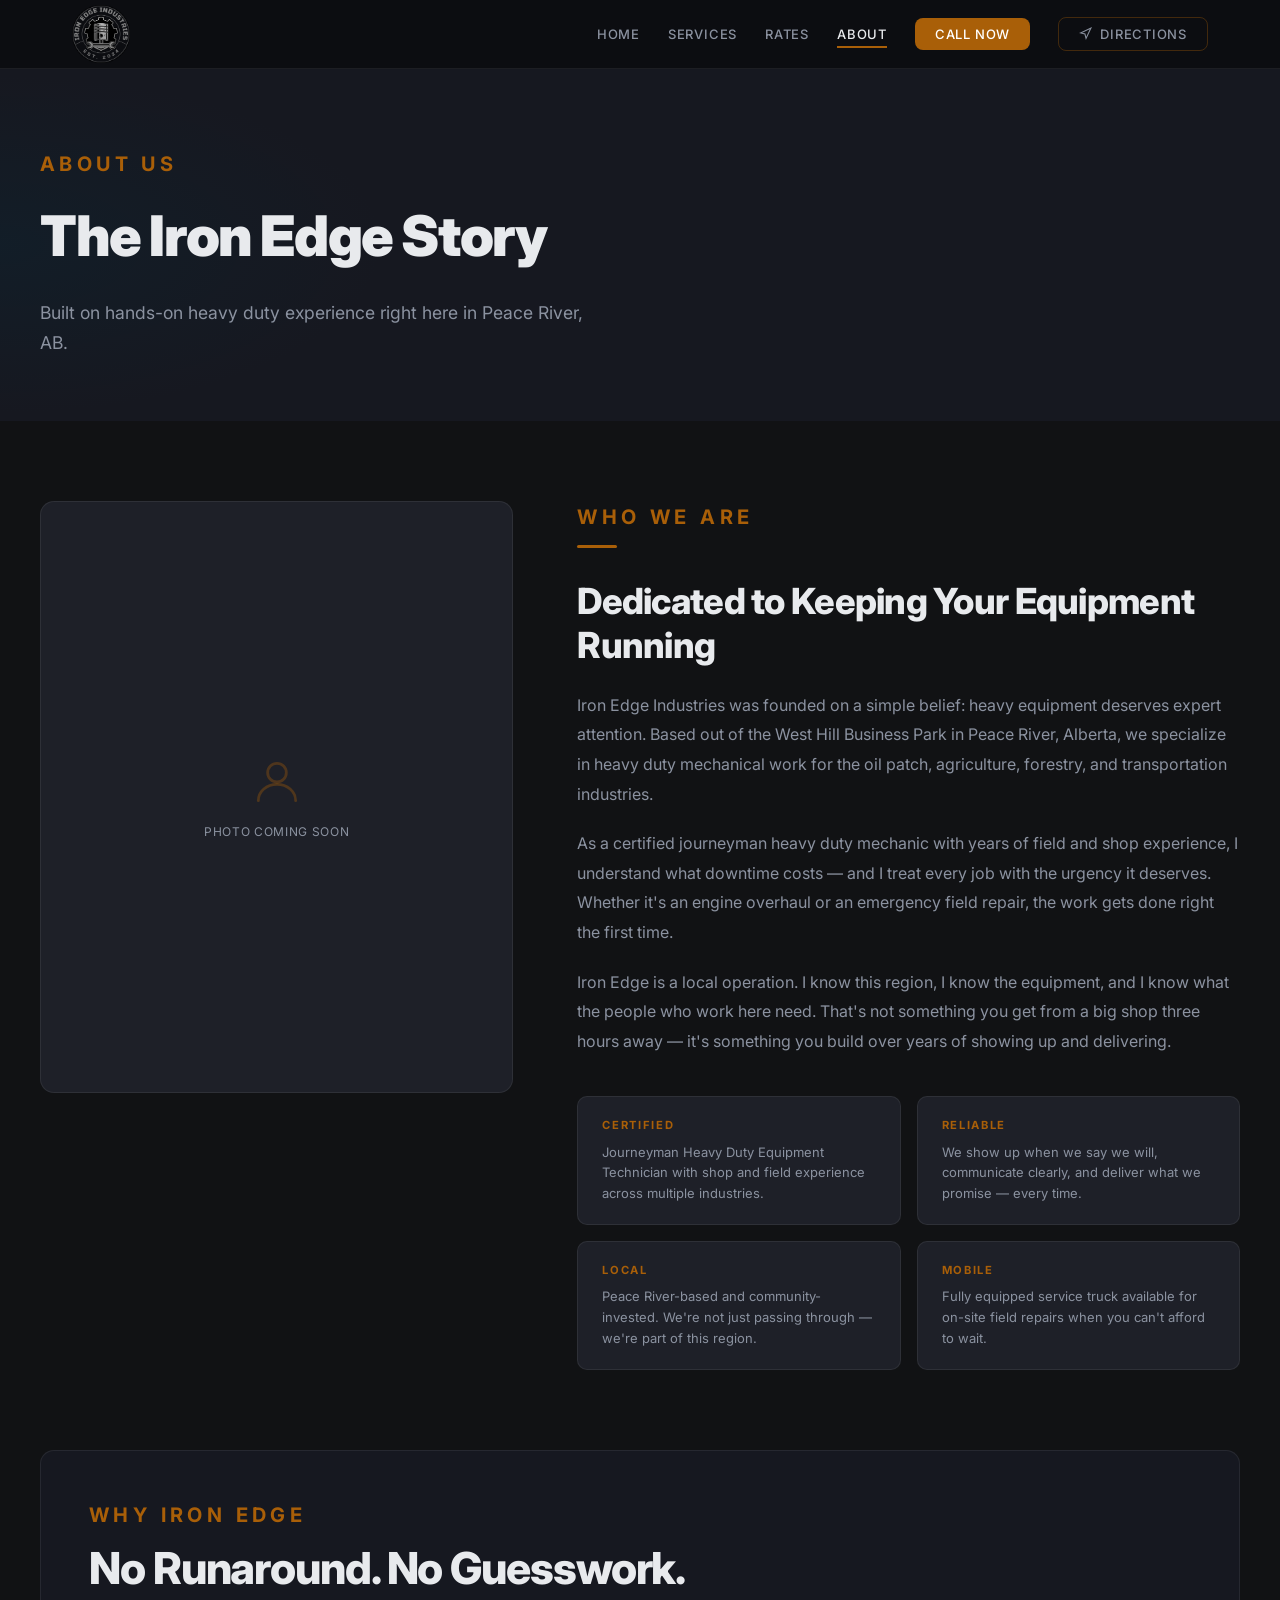
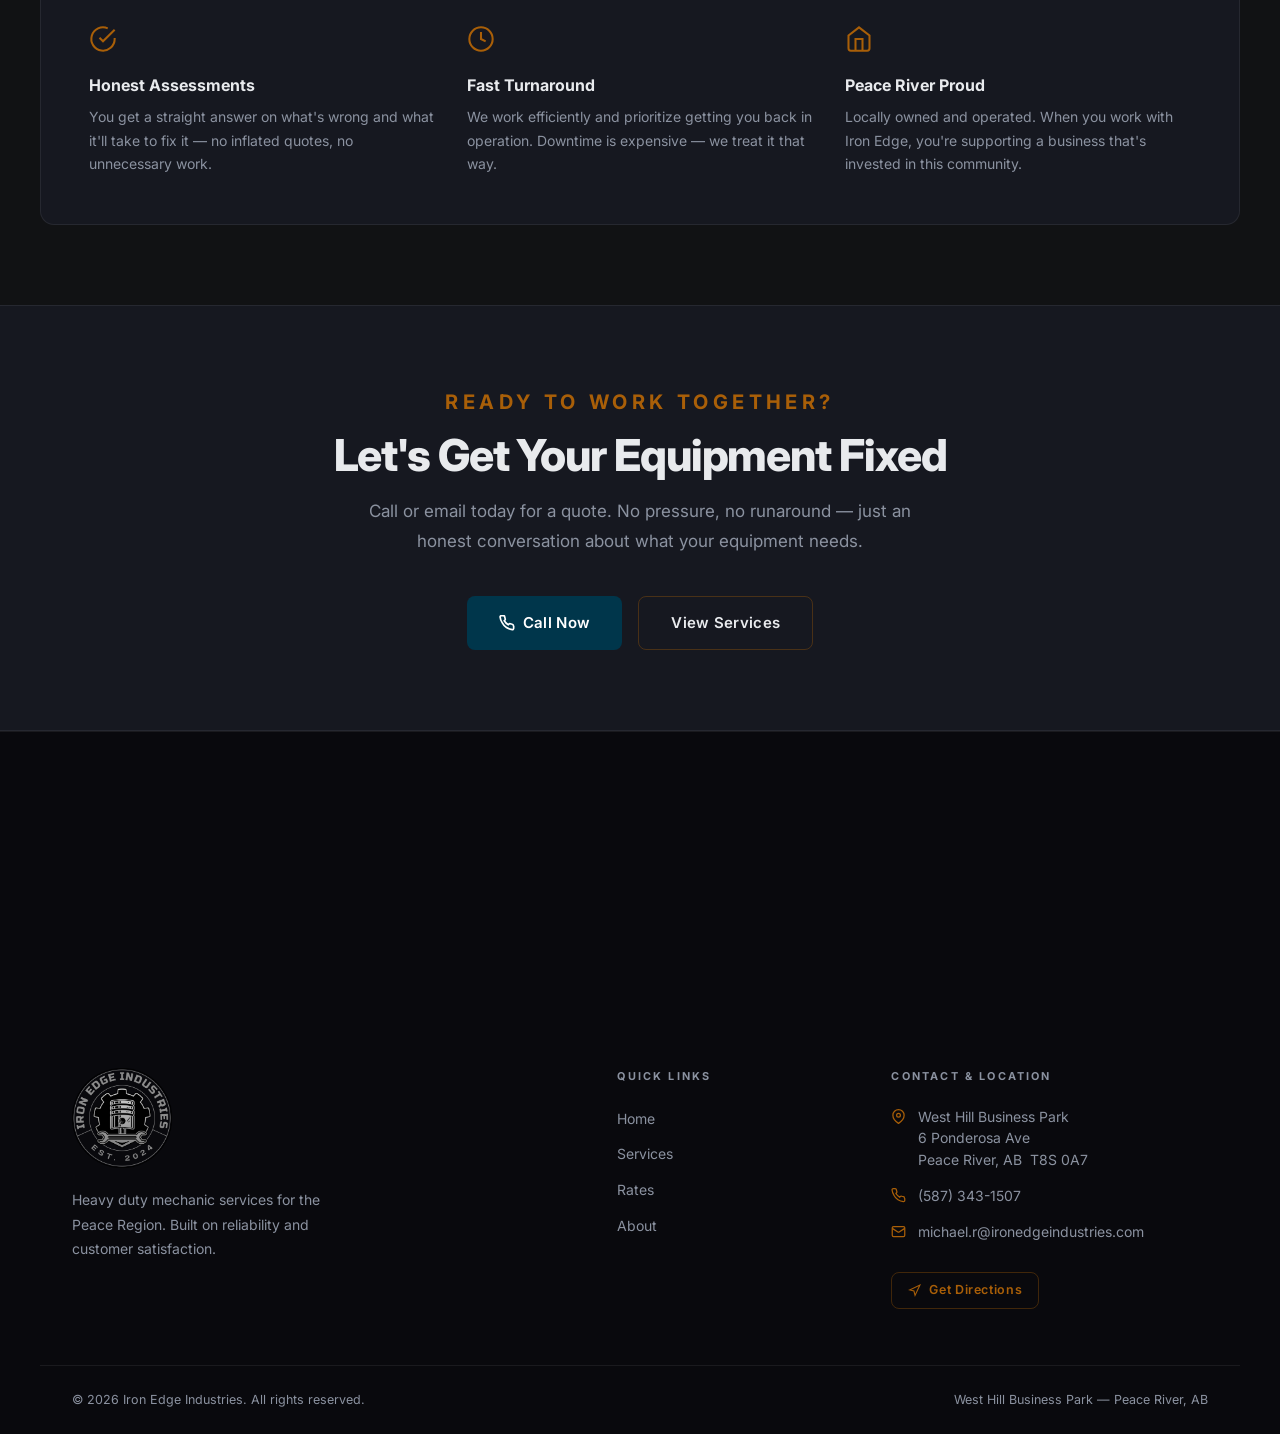
==== commit fe9cf2ab: "Finished pages minus about" ====
--- a/about.html
+++ b/about.html
@@ -13,7 +13,7 @@
   <nav>
     <div class="nav-inner">
       <a href="index.html" class="nav-logo">
-        <span class="logo-name"><img src="images/logo/iron-edge-logo-v2.png" alt="Iron Edge Industries"></span>
+        <span class="logo-name"><img src="images/logo/iron-edge-logo-v2.png" alt="Iron Edge Industries Logo" title="Iron Edge Industries"></span>
       </a>
       <ul class="nav-links">
         <li><a href="index.html">Home</a></li>
@@ -162,7 +162,7 @@
     </div>
     <div class="footer-main">
       <div class="footer-brand">
-        <span class="f-logo-name"><img src="images/logo/iron-edge-logo-v2.png" alt="Iron Edge Industries"></span>
+        <span class="f-logo-name"><img src="images/logo/iron-edge-logo-v2.png" alt="Iron Edge Industries Logo" title="Iron Edge Industries"></span>
         <p>Heavy duty mechanic services for the Peace Region. Built on reliability and customer satisfaction.</p>
       </div>
       <div class="footer-col">
--- a/css/style.css
+++ b/css/style.css
@@ -192,7 +192,7 @@
   margin: 0 auto;
 }
 
-section { padding: 5rem 2rem; }
+section { padding: 5rem 2rem;}
 
 /* ── BUTTONS ── */
 .btn {
@@ -266,26 +266,12 @@
   position: absolute;
   inset: 0;
   background:
-    radial-gradient(ellipse 90% 70% at 50% -10%, rgba(169,95,8,0.14) 0%, transparent 65%),
-    linear-gradient(180deg, #0c0e12 0%, var(--bg) 100%);
-}
-
-.hero-grid {
-  position: absolute;
-  inset: 0;
-  background-image:
-    linear-gradient(rgba(255,255,255,0.025) 1px, transparent 1px),
-    linear-gradient(90deg, rgba(255,255,255,0.025) 1px, transparent 1px);
-  background-size: 64px 64px;
-  mask-image: linear-gradient(to bottom, transparent 0%, black 15%, black 70%, transparent 100%);
-}
-
-.hero-accent-line {
-  position: absolute;
-  top: 0; left: 0; right: 0;
-  height: 3px;
-  background: linear-gradient(90deg, transparent, var(--primary) 30%, var(--primary) 70%, transparent);
-}
+    radial-gradient(ellipse 90% 70% at 50% -10%, rgba(169,95,8,0.18) 0%, transparent 65%),
+    linear-gradient(180deg, rgba(12,14,18,0.78) 0%, rgba(17,18,20,0.88) 100%),
+    url('../images/gallery/home-background.jpeg') center / cover no-repeat;
+}
+
+.hero-grid { display: none; }
 
 .hero-content {
   position: relative;
@@ -331,7 +317,7 @@
   margin-bottom: 1.75rem;
   max-width: 820px;
 }
-.hero h1 .accent { color: var(--primary); }
+.hero h1 .accent { color: var(--primary); display: inline-block; margin-top: 10px; }
 .hero h1 .line2 { display: block; color: var(--text-muted); font-size: 0.6em; font-weight: 300; letter-spacing: 0.02em; margin-top: 0.25em; }
 
 .hero-desc {
@@ -469,7 +455,8 @@
 /* ── PAGE HERO (inner pages) ── */
 .page-hero {
   background: var(--bg-elevated);
-  border-bottom: 1px solid var(--border);
+  /*border-bottom: 1px solid var(--border);*/
+  
   padding: 5rem 2rem 4rem;
   position: relative;
   overflow: hidden;
@@ -588,10 +575,6 @@
   gap: 1rem;
   transition: all 0.2s ease;
 }
-.rate-card.featured {
-  border-color: var(--primary);
-  box-shadow: 0 0 0 1px rgba(169,95,8,0.15), 0 8px 32px rgba(169,95,8,0.08);
-}
 .rate-card:hover { transform: translateY(-3px); }
 .rate-tag {
   font-size: 0.68rem;
@@ -614,6 +597,7 @@
   line-height: 1;
 }
 .rate-price-unit { font-size: 0.8rem; color: var(--text-muted); margin-top: 0.25rem; }
+.rate-price-unit1 {height: 1.45rem;}
 .rate-features {
   list-style: none;
   display: flex;
@@ -655,6 +639,74 @@
 .notice-box p { font-size: 0.9375rem; color: var(--text-muted); line-height: 1.7; }
 .notice-box strong { color: var(--primary); }
 
+.disclaimer {
+  margin-top: 1.5rem;
+  padding: 0.875rem 0.25rem;
+  border-top: 1px solid var(--border);
+  color: var(--text-muted);
+  font-size: 0.8rem;
+  line-height: 1.85;
+}
+
+.cvip-table {
+  background: var(--bg-elevated);
+  border: 1px solid var(--border);
+  border-radius: 12px;
+  overflow: hidden;
+}
+.cvip-header {
+  display: grid;
+  grid-template-columns: 1fr 100px 100px;
+  padding: 0.65rem 1.75rem;
+  border-bottom: 1px solid var(--border);
+  background: rgba(255,255,255,0.015);
+}
+.cvip-col-label {
+  font-size: 0.7rem;
+  font-weight: 700;
+  text-transform: uppercase;
+  letter-spacing: 0.12em;
+  color: var(--text-muted);
+  text-align: right;
+}
+.cvip-row {
+  display: grid;
+  grid-template-columns: 1fr 100px 100px;
+  align-items: center;
+  padding: 1.1rem 1.75rem;
+  border-bottom: 1px solid var(--border);
+  transition: background var(--ease);
+}
+.cvip-row:last-child { border-bottom: none; }
+.cvip-row:hover { background: rgba(255,255,255,0.025); }
+.cvip-vehicle {
+  font-weight: 600;
+  font-size: 0.9375rem;
+  display: flex;
+  flex-direction: column;
+  gap: 0.2rem;
+}
+.cvip-sub {
+  font-size: 0.8rem;
+  color: var(--text-muted);
+  font-weight: 400;
+}
+.cvip-price {
+  font-size: 1.35rem;
+  font-weight: 800;
+  color: var(--primary);
+  letter-spacing: -0.02em;
+  text-align: right;
+}
+.cvip-price-flat {
+  grid-column: 2 / span 2;
+  font-size: 1.35rem;
+  font-weight: 800;
+  color: var(--primary);
+  letter-spacing: -0.02em;
+  text-align: right;
+}
+
 /* ── FOOTER ── */
 footer { background: #09090d; border-top: 1px solid var(--border); }
 
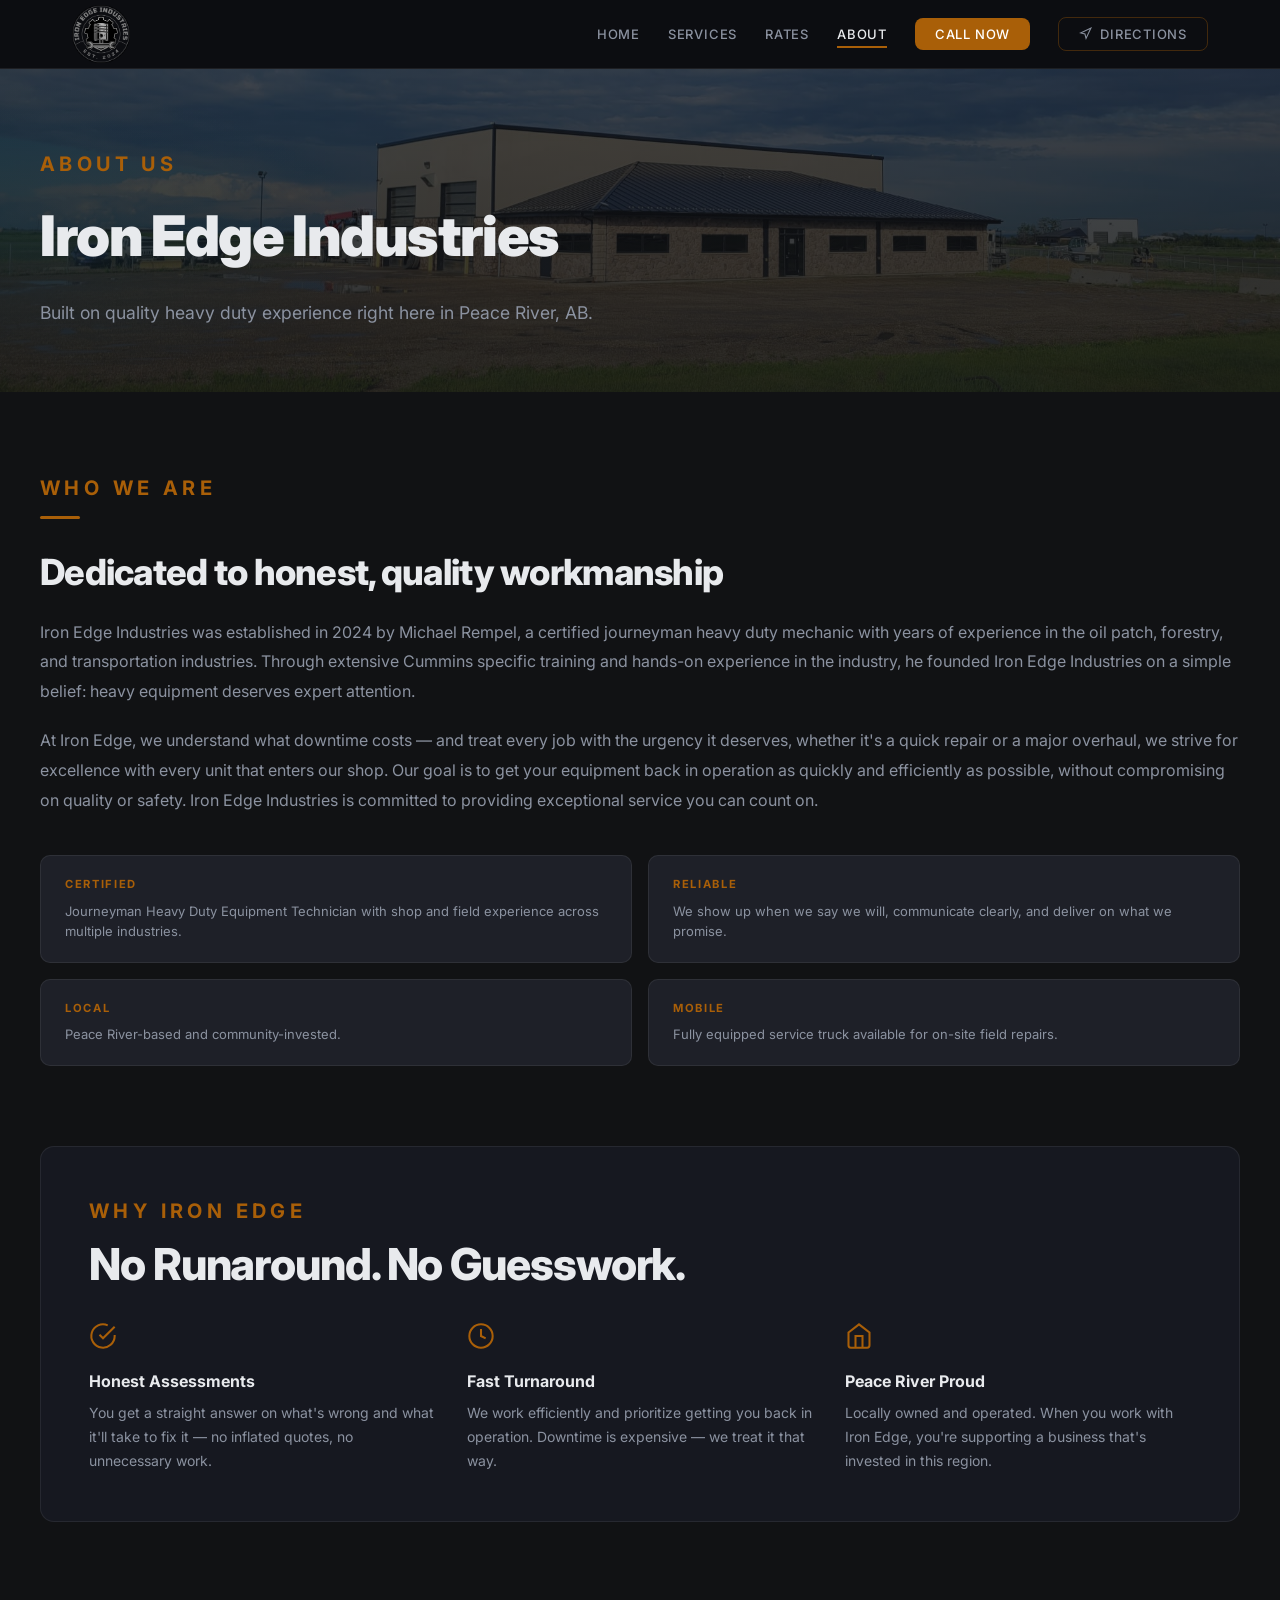
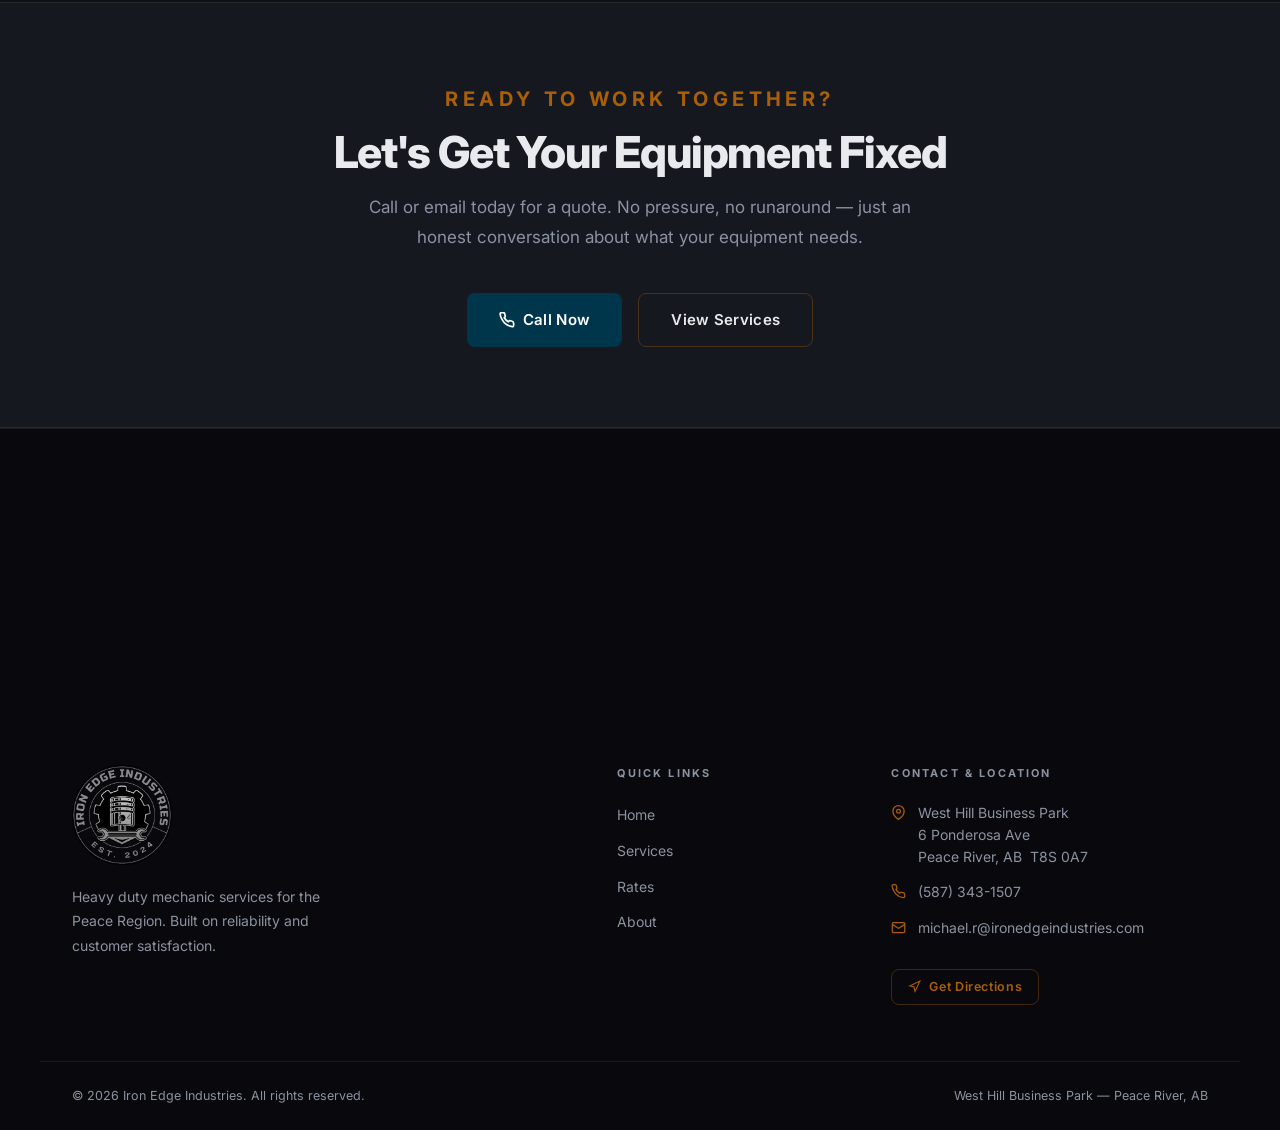
==== commit 152db702: "Final revisions" ====
--- a/about.html
+++ b/about.html
@@ -5,8 +5,48 @@
   <meta name="viewport" content="width=device-width, initial-scale=1.0">
   <title>About — Iron Edge Industries | Peace River, AB</title>
   <meta name="description" content="Learn about Iron Edge Industries — a heavy duty mechanic shop based in Peace River, Alberta, serving the oil patch, agriculture, and transportation sectors.">
+  <meta name="robots" content="index, follow">
+  <link rel="canonical" href="https://ironedgeindustries.com/about.html">
+
+  <meta property="og:type" content="website">
+  <meta property="og:site_name" content="Iron Edge Industries">
+  <meta property="og:locale" content="en_CA">
+  <meta property="og:url" content="https://ironedgeindustries.com/about.html">
+  <meta property="og:title" content="About — Iron Edge Industries | Peace River, AB">
+  <meta property="og:description" content="Learn about Iron Edge Industries — a heavy duty mechanic shop based in Peace River, Alberta, serving the oil patch, agriculture, and transportation sectors.">
+  <meta property="og:image" content="https://ironedgeindustries.com/images/gallery/home-background.jpeg">
+  <meta name="twitter:card" content="summary_large_image">
+  <meta name="twitter:title" content="About — Iron Edge Industries | Peace River, AB">
+  <meta name="twitter:description" content="Learn about Iron Edge Industries — a heavy duty mechanic shop based in Peace River, Alberta, serving the oil patch, agriculture, and transportation sectors.">
+  <meta name="twitter:image" content="https://ironedgeindustries.com/images/gallery/home-background.jpeg">
+
+  <link rel="preconnect" href="https://fonts.googleapis.com">
+  <link rel="preconnect" href="https://fonts.gstatic.com" crossorigin>
   <link rel="stylesheet" href="css/style.css">
   <link rel="icon" type="image/png" href="images/logo/iron-edge-logo-v2.png">
+
+  <script type="application/ld+json">
+  {
+    "@context": "https://schema.org",
+    "@type": "AutoRepair",
+    "name": "Iron Edge Industries",
+    "image": "https://ironedgeindustries.com/images/logo/iron-edge-logo-v2.png",
+    "url": "https://ironedgeindustries.com/about.html",
+    "telephone": "+15873431507",
+    "email": "michael.r@ironedgeindustries.com",
+    "priceRange": "$140-$220",
+    "address": {
+      "@type": "PostalAddress",
+      "streetAddress": "6 Ponderosa Ave, West Hill Business Park",
+      "addressLocality": "Peace River",
+      "addressRegion": "AB",
+      "postalCode": "T8S 0A7",
+      "addressCountry": "CA"
+    },
+    "areaServed": "Peace River, Alberta",
+    "description": "Heavy duty mechanic shop offering engine rebuilds, hydraulics, electrical diagnostics, welding, CVIP inspections, and mobile field service in Peace River, Alberta."
+  }
+  </script>
 </head>
 <body>
 
@@ -36,42 +76,36 @@
       <a href="about.html">About</a>
       <a href="tel:+15873431507">Call Now</a>
       <a href="https://www.google.com/maps/dir/?api=1&destination=6+Ponderosa+Ave,+Peace+River,+AB+T8S+0A7" target="_blank" rel="noopener">
-          <svg viewBox="0 0 24 24" fill="none" stroke="currentColor" stroke-width="2"><polygon points="3 11 22 2 13 21 11 13 3 11"/></svg>
           Directions</a>
     </div>
   </nav>
 
   <main>
 
-    <div class="page-hero">
+    <div class="page-hero"
+      style="background: linear-gradient(180deg, rgba(12,14,18,0.72) 0%, rgba(17,18,20,0.88) 100%), url('images/gallery/home-background.jpeg') center calc(50% - 65px) / cover no-repeat;">
       <div class="page-hero-inner container">
         <span class="label">About Us</span>
-        <h1>The Iron Edge Story</h1>
-        <p>Built on hands-on heavy duty experience right here in Peace River, AB.</p>
+        <h1>Iron Edge Industries</h1>
+        <p>Built on quality heavy duty experience right here in Peace River, AB.</p>
       </div>
     </div>
 
     <section>
       <div class="container">
-        <div class="about-grid">
-
-          <div class="about-photo-wrap">
-            <div class="about-photo">
-              <svg width="56" height="56" viewBox="0 0 24 24" fill="none" stroke="currentColor" stroke-width="1.2" stroke-linecap="round" stroke-linejoin="round"><circle cx="12" cy="8" r="4"/><path d="M4 20c0-4 3.6-7 8-7s8 3 8 7"/></svg>
-              <span>Photo coming soon</span>
-            </div>
-          </div>
-
           <div class="about-text">
             <span class="label">Who We Are</span>
             <div class="divider"></div>
-            <h2>Dedicated to Keeping Your Equipment Running</h2>
-
-            <p>Iron Edge Industries was founded on a simple belief: heavy equipment deserves expert attention. Based out of the West Hill Business Park in Peace River, Alberta, we specialize in heavy duty mechanical work for the oil patch, agriculture, forestry, and transportation industries.</p>
-
-            <p>As a certified journeyman heavy duty mechanic with years of field and shop experience, I understand what downtime costs — and I treat every job with the urgency it deserves. Whether it's an engine overhaul or an emergency field repair, the work gets done right the first time.</p>
-
-            <p>Iron Edge is a local operation. I know this region, I know the equipment, and I know what the people who work here need. That's not something you get from a big shop three hours away — it's something you build over years of showing up and delivering.</p>
+            <h2>Dedicated to honest, quality workmanship</h2>
+
+            <p>Iron Edge Industries was established in 2024 by Michael Rempel, a certified journeyman heavy duty mechanic with years of experience in the oil patch, forestry, and transportation industries.
+              Through extensive Cummins specific training and hands-on experience in the industry, he founded Iron Edge Industries on a simple belief: heavy equipment deserves expert attention.
+            </p>
+
+            <p>At Iron Edge, we understand what downtime costs — and treat every job with the urgency it deserves, whether it's a quick repair or a major overhaul, we strive for excellence with every unit that enters our shop.
+              Our goal is to get your equipment back in operation as quickly and efficiently as possible, without compromising on quality or safety.
+              Iron Edge Industries is committed to providing exceptional service you can count on.
+            </p>
 
             <div class="values-grid">
               <div class="value-item">
@@ -80,15 +114,15 @@
               </div>
               <div class="value-item">
                 <h4>Reliable</h4>
-                <p>We show up when we say we will, communicate clearly, and deliver what we promise — every time.</p>
+                <p>We show up when we say we will, communicate clearly, and deliver on what we promise.</p>
               </div>
               <div class="value-item">
                 <h4>Local</h4>
-                <p>Peace River-based and community-invested. We're not just passing through — we're part of this region.</p>
+                <p>Peace River-based and community-invested.</p>
               </div>
               <div class="value-item">
                 <h4>Mobile</h4>
-                <p>Fully equipped service truck available for on-site field repairs when you can't afford to wait.</p>
+                <p>Fully equipped service truck available for on-site field repairs.</p>
               </div>
             </div>
           </div>
@@ -126,7 +160,7 @@
                 <svg width="28" height="28" viewBox="0 0 24 24" fill="none" stroke="currentColor" stroke-width="1.75"><path d="M3 9l9-7 9 7v11a2 2 0 0 1-2 2H5a2 2 0 0 1-2-2z"/><polyline points="9 22 9 12 15 12 15 22"/></svg>
               </div>
               <h4 style="font-weight: 700; margin-bottom: 0.4rem;">Peace River Proud</h4>
-              <p style="font-size: 0.875rem; color: var(--text-muted); line-height: 1.7;">Locally owned and operated. When you work with Iron Edge, you're supporting a business that's invested in this community.</p>
+              <p style="font-size: 0.875rem; color: var(--text-muted); line-height: 1.7;">Locally owned and operated. When you work with Iron Edge, you're supporting a business that's invested in this region.</p>
             </div>
 
           </div>
@@ -140,7 +174,7 @@
         <h2 class="section-title">Let's Get Your Equipment Fixed</h2>
         <p class="section-desc">Call or email today for a quote. No pressure, no runaround — just an honest conversation about what your equipment needs.</p>
         <div class="cta-actions">
-          <a href="tel:+1XXXXXXXXXX" class="btn btn-amber">
+          <a href="tel:+15873431507" class="btn btn-amber">
             <svg width="16" height="16" viewBox="0 0 24 24" fill="none" stroke="currentColor" stroke-width="2.5"><path d="M22 16.92v3a2 2 0 0 1-2.18 2 19.79 19.79 0 0 1-8.63-3.07A19.5 19.5 0 0 1 4.7 11.5 19.79 19.79 0 0 1 1.61 2.84 2 2 0 0 1 3.6 1h3a2 2 0 0 1 2 1.72c.127.96.361 1.903.7 2.81a2 2 0 0 1-.45 2.11L7.91 8.57a16 16 0 0 0 6 6l.96-.96a2 2 0 0 1 2.11-.45c.907.339 1.85.573 2.81.7A2 2 0 0 1 21.5 16z"/></svg>
             Call Now
           </a>
--- a/css/style.css
+++ b/css/style.css
@@ -485,37 +485,6 @@
 }
 
 /* ── ABOUT ── */
-.about-grid {
-  display: grid;
-  grid-template-columns: 5fr 7fr;
-  gap: 4rem;
-  align-items: start;
-}
-
-.about-photo-wrap {
-  position: sticky;
-  top: 88px;
-}
-
-.about-photo {
-  aspect-ratio: 4/5;
-  background: var(--bg-card);
-  border: 1px solid var(--border);
-  border-radius: 14px;
-  display: flex;
-  flex-direction: column;
-  align-items: center;
-  justify-content: center;
-  gap: 0.75rem;
-  color: var(--text-muted);
-  font-size: 0.8125rem;
-  letter-spacing: 0.05em;
-  text-transform: uppercase;
-  overflow: hidden;
-}
-.about-photo svg { color: var(--primary-border); }
-.about-photo span { color: var(--text-muted); font-size: 0.75rem; }
-
 .about-text h2 {
   font-size: clamp(1.5rem, 3vw, 2.25rem);
   font-weight: 800;
@@ -707,6 +676,52 @@
   text-align: right;
 }
 
+/* ── GALLERY SLIDER ── */
+.gallery-section { padding: 5rem 0 4rem; }
+.gallery-section .container { margin-bottom: 2rem; }
+.gallery-slider {
+  position: relative;
+  overflow: hidden;
+  aspect-ratio: 16 / 6;
+  background: var(--bg-elevated);
+}
+.gallery-slide {
+  position: absolute;
+  inset: 0;
+  opacity: 0;
+  transition: opacity 0.9s ease;
+}
+.gallery-slide.active { opacity: 1; }
+.gallery-slide img {
+  width: 100%;
+  height: 100%;
+  object-fit: cover;
+  display: block;
+}
+.gallery-dots {
+  position: absolute;
+  bottom: 1rem;
+  left: 50%;
+  transform: translateX(-50%);
+  display: flex;
+  gap: 0.45rem;
+  z-index: 10;
+}
+.gallery-dot {
+  width: 7px;
+  height: 7px;
+  border-radius: 50%;
+  background: rgba(255,255,255,0.3);
+  border: none;
+  cursor: pointer;
+  padding: 0;
+  transition: all 0.2s;
+}
+.gallery-dot.active {
+  background: var(--primary);
+  transform: scale(1.3);
+}
+
 /* ── FOOTER ── */
 footer { background: #09090d; border-top: 1px solid var(--border); }
 
@@ -817,9 +832,6 @@
 
 /* ── RESPONSIVE ── */
 @media (max-width: 960px) {
-  .about-grid { grid-template-columns: 1fr; }
-  .about-photo-wrap { position: static; }
-  .about-photo { aspect-ratio: 16/7; }
   .footer-main { grid-template-columns: 1fr 1fr; }
   .footer-brand { grid-column: 1 / -1; }
   .stat-grid { grid-template-columns: repeat(2, 1fr); }
